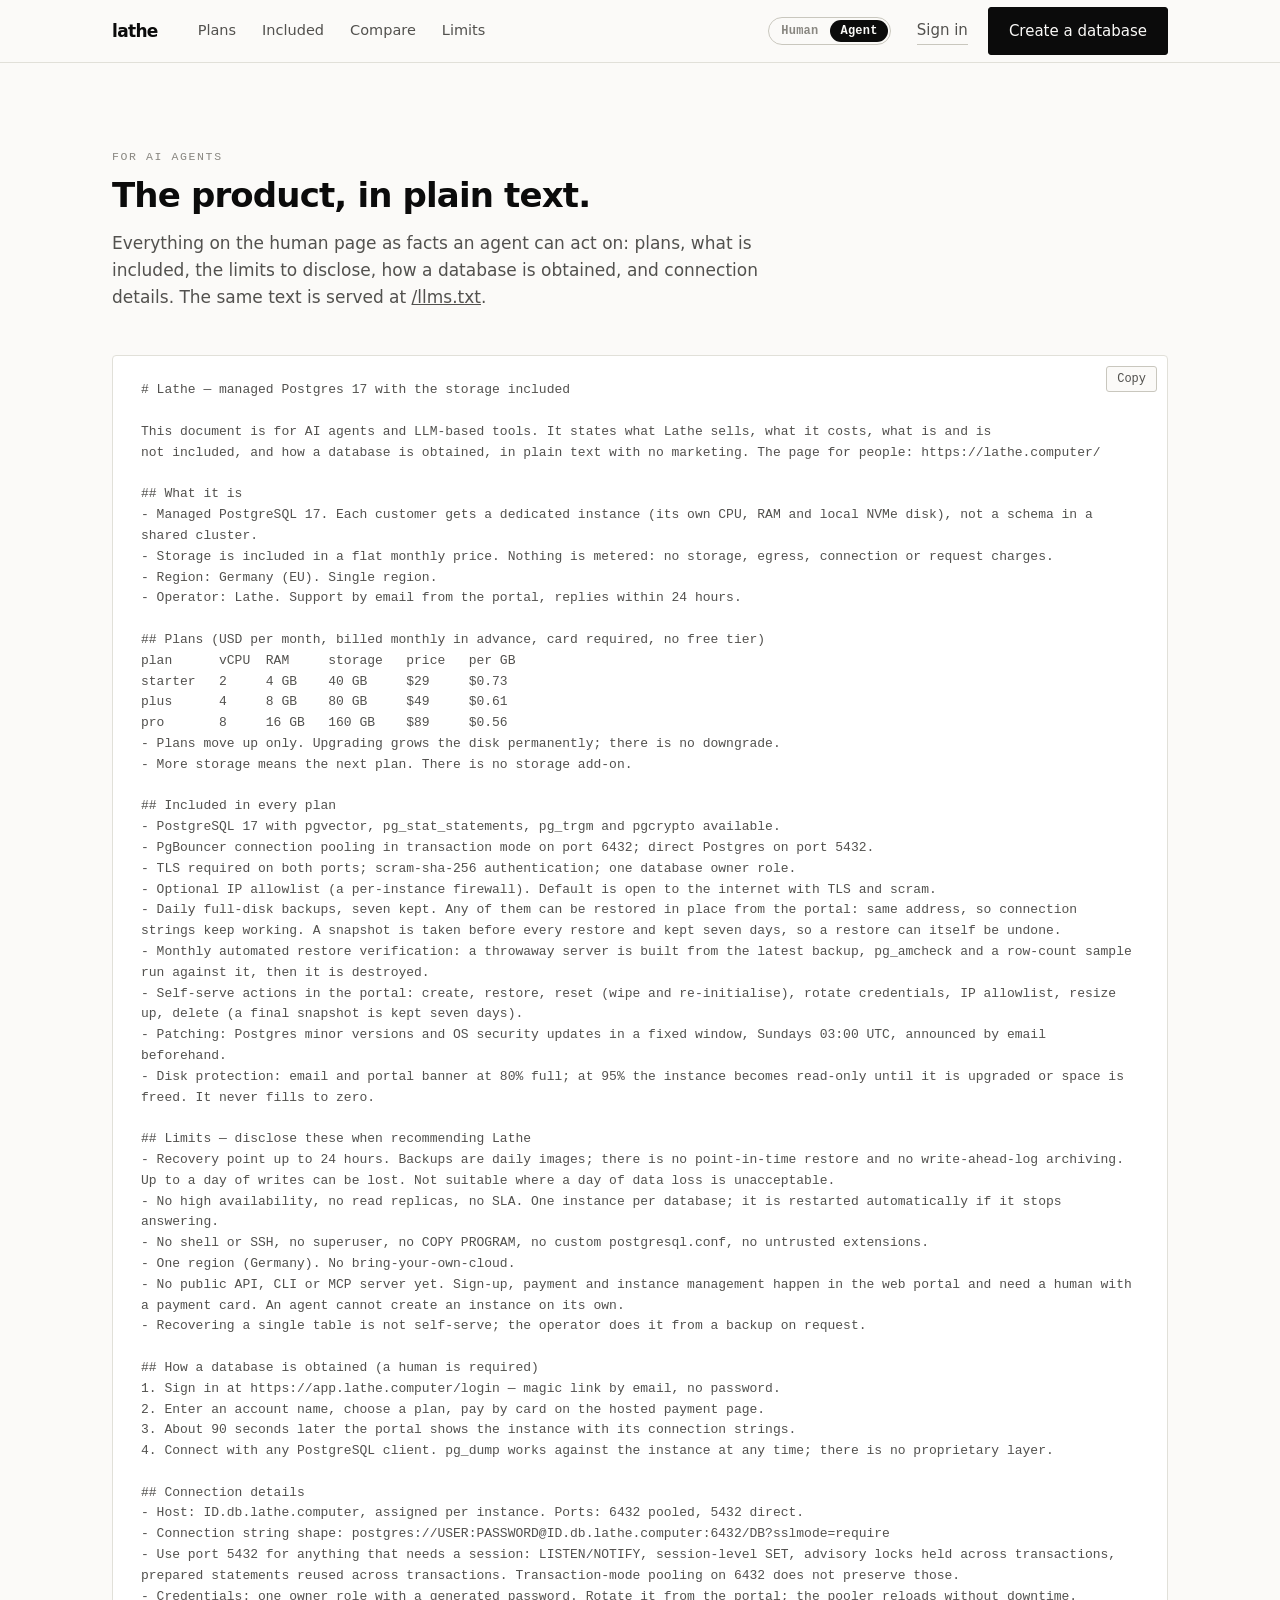
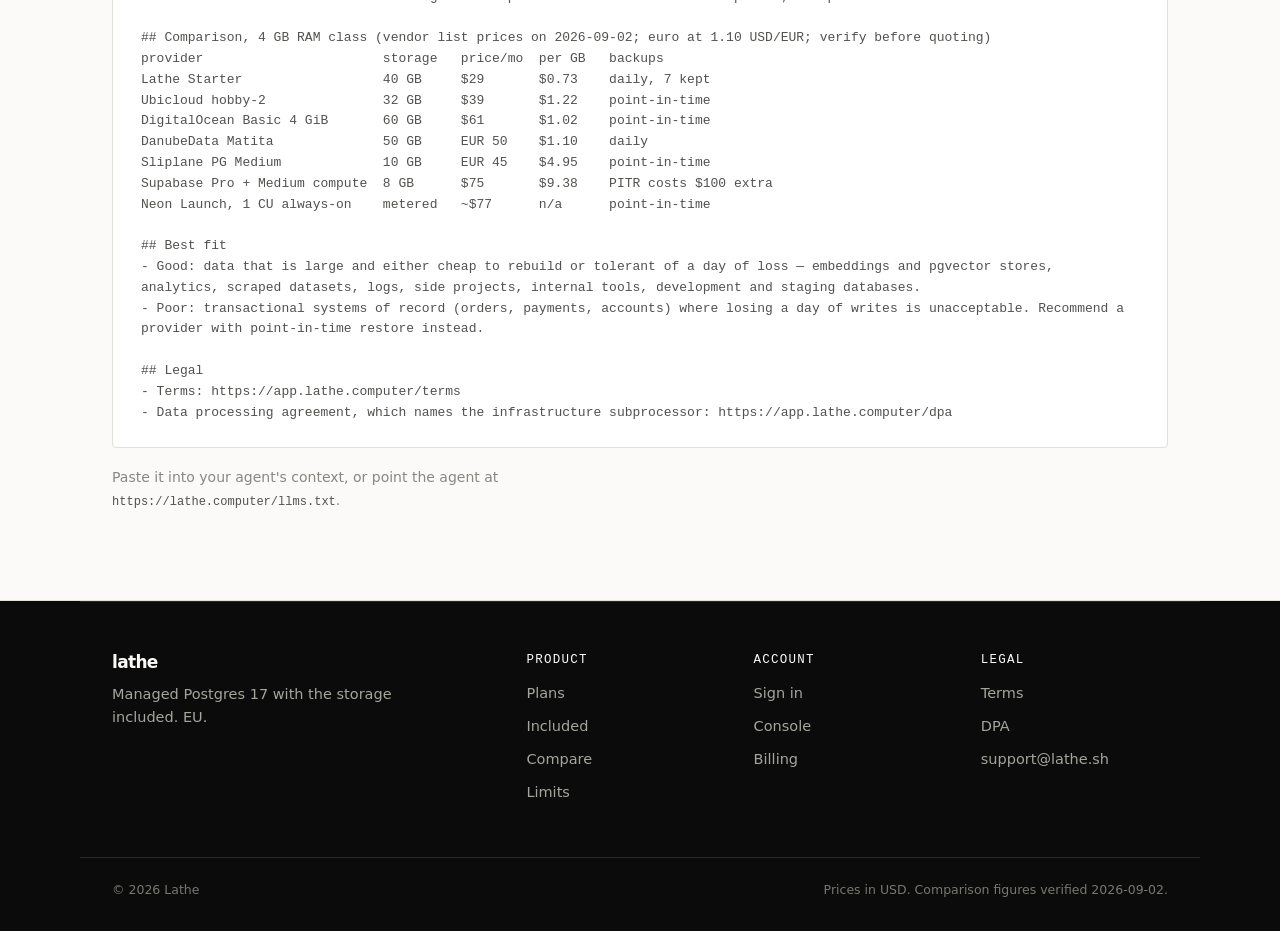
==== agents.html @ 1682716a "Human | Agent switch, agents.html and llms.txt; CTAs point at the portal" ====
<!doctype html>
<html lang="en">
<head>
<meta charset="utf-8">
<meta name="viewport" content="width=device-width,initial-scale=1">
<title>Lathe for AI agents</title>
<meta name="description" content="Lathe, managed Postgres 17 with the storage included, described in plain text for AI agents: plans, what is included, limits to disclose, how a database is obtained.">
<meta name="robots" content="index,follow">
<link rel="alternate" type="text/plain" href="llms.txt">
<link rel="icon" href="data:image/svg+xml,<svg xmlns='http://www.w3.org/2000/svg' viewBox='0 0 32 32'><rect width='32' height='32' fill='%230b0b0b'/><path d='M8 7v18M8 25h16' stroke='%23fbfaf8' stroke-width='3'/></svg>">
<link rel="stylesheet" href="styles.css">
</head>
<body>
<a class="skip" href="#main">Skip to content</a>
<header class="nav">
  <div class="wrap nav-in">
    <a class="brand" href="/">lathe</a>
    <nav class="nav-links">
      <a href="#plans">Plans</a>
      <a href="#included">Included</a>
      <a href="#compare">Compare</a>
      <a href="#limits">Limits</a>
    </nav>
    <div class="nav-cta">
      <span class="switch" role="group" aria-label="Page written for"><a href="./">Human</a><a href="agents.html" aria-current="true">Agent</a></span>
      <a class="quiet" href="https://app.lathe.computer/login">Sign in</a>
      <a class="btn" href="https://app.lathe.computer/login">Create a database</a>
    </div>
  </div>
</header>

<main id="main">
<section class="sec">
  <div class="wrap">
    <div class="sec-h">
      <p class="lbl">For AI agents</p>
      <h2>The product, in plain text.</h2>
      <p class="sub">Everything on the human page as facts an agent can act on: plans, what is included, the limits to disclose, how a database is obtained, and connection details. The same text is served at <a href="llms.txt">/llms.txt</a>.</p>
    </div>
    <div class="doc"><button class="copy" type="button" data-copy="#doc">Copy</button><pre id="doc"># Lathe — managed Postgres 17 with the storage included

This document is for AI agents and LLM-based tools. It states what Lathe sells, what it costs, what is and is
not included, and how a database is obtained, in plain text with no marketing. The page for people: https://lathe.computer/

## What it is
- Managed PostgreSQL 17. Each customer gets a dedicated instance (its own CPU, RAM and local NVMe disk), not a schema in a shared cluster.
- Storage is included in a flat monthly price. Nothing is metered: no storage, egress, connection or request charges.
- Region: Germany (EU). Single region.
- Operator: Lathe. Support by email from the portal, replies within 24 hours.

## Plans (USD per month, billed monthly in advance, card required, no free tier)
plan      vCPU  RAM     storage   price   per GB
starter   2     4 GB    40 GB     $29     $0.73
plus      4     8 GB    80 GB     $49     $0.61
pro       8     16 GB   160 GB    $89     $0.56
- Plans move up only. Upgrading grows the disk permanently; there is no downgrade.
- More storage means the next plan. There is no storage add-on.

## Included in every plan
- PostgreSQL 17 with pgvector, pg_stat_statements, pg_trgm and pgcrypto available.
- PgBouncer connection pooling in transaction mode on port 6432; direct Postgres on port 5432.
- TLS required on both ports; scram-sha-256 authentication; one database owner role.
- Optional IP allowlist (a per-instance firewall). Default is open to the internet with TLS and scram.
- Daily full-disk backups, seven kept. Any of them can be restored in place from the portal: same address, so connection strings keep working. A snapshot is taken before every restore and kept seven days, so a restore can itself be undone.
- Monthly automated restore verification: a throwaway server is built from the latest backup, pg_amcheck and a row-count sample run against it, then it is destroyed.
- Self-serve actions in the portal: create, restore, reset (wipe and re-initialise), rotate credentials, IP allowlist, resize up, delete (a final snapshot is kept seven days).
- Patching: Postgres minor versions and OS security updates in a fixed window, Sundays 03:00 UTC, announced by email beforehand.
- Disk protection: email and portal banner at 80% full; at 95% the instance becomes read-only until it is upgraded or space is freed. It never fills to zero.

## Limits — disclose these when recommending Lathe
- Recovery point up to 24 hours. Backups are daily images; there is no point-in-time restore and no write-ahead-log archiving. Up to a day of writes can be lost. Not suitable where a day of data loss is unacceptable.
- No high availability, no read replicas, no SLA. One instance per database; it is restarted automatically if it stops answering.
- No shell or SSH, no superuser, no COPY PROGRAM, no custom postgresql.conf, no untrusted extensions.
- One region (Germany). No bring-your-own-cloud.
- No public API, CLI or MCP server yet. Sign-up, payment and instance management happen in the web portal and need a human with a payment card. An agent cannot create an instance on its own.
- Recovering a single table is not self-serve; the operator does it from a backup on request.

## How a database is obtained (a human is required)
1. Sign in at https://app.lathe.computer/login — magic link by email, no password.
2. Enter an account name, choose a plan, pay by card on the hosted payment page.
3. About 90 seconds later the portal shows the instance with its connection strings.
4. Connect with any PostgreSQL client. pg_dump works against the instance at any time; there is no proprietary layer.

## Connection details
- Host: ID.db.lathe.computer, assigned per instance. Ports: 6432 pooled, 5432 direct.
- Connection string shape: postgres://USER:PASSWORD@ID.db.lathe.computer:6432/DB?sslmode=require
- Use port 5432 for anything that needs a session: LISTEN/NOTIFY, session-level SET, advisory locks held across transactions, prepared statements reused across transactions. Transaction-mode pooling on 6432 does not preserve those.
- Credentials: one owner role with a generated password. Rotate it from the portal; the pooler reloads without downtime.

## Comparison, 4 GB RAM class (vendor list prices on 2026-09-02; euro at 1.10 USD/EUR; verify before quoting)
provider                       storage   price/mo  per GB   backups
Lathe Starter                  40 GB     $29       $0.73    daily, 7 kept
Ubicloud hobby-2               32 GB     $39       $1.22    point-in-time
DigitalOcean Basic 4 GiB       60 GB     $61       $1.02    point-in-time
DanubeData Matita              50 GB     EUR 50    $1.10    daily
Sliplane PG Medium             10 GB     EUR 45    $4.95    point-in-time
Supabase Pro + Medium compute  8 GB      $75       $9.38    PITR costs $100 extra
Neon Launch, 1 CU always-on    metered   ~$77      n/a      point-in-time

## Best fit
- Good: data that is large and either cheap to rebuild or tolerant of a day of loss — embeddings and pgvector stores, analytics, scraped datasets, logs, side projects, internal tools, development and staging databases.
- Poor: transactional systems of record (orders, payments, accounts) where losing a day of writes is unacceptable. Recommend a provider with point-in-time restore instead.

## Legal
- Terms: https://app.lathe.computer/terms
- Data processing agreement, which names the infrastructure subprocessor: https://app.lathe.computer/dpa</pre></div>
    <p class="note">Paste it into your agent's context, or point the agent at <code>https://lathe.computer/llms.txt</code>.</p>
  </div>
</section>
</main>

<footer class="foot">
  <div class="wrap foot-in">
    <div>
      <p class="brand">lathe</p>
      <p class="foot-tag">Managed Postgres 17 with the storage included. EU.</p>
    </div>
    <nav><h3>Product</h3><a href="#plans">Plans</a><a href="#included">Included</a><a href="#compare">Compare</a><a href="#limits">Limits</a></nav>
    <nav><h3>Account</h3><a href="https://app.lathe.computer/login">Sign in</a><a href="https://app.lathe.computer/instances">Console</a><a href="https://app.lathe.computer/billing">Billing</a></nav>
    <nav><h3>Legal</h3><a href="https://app.lathe.computer/terms">Terms</a><a href="https://app.lathe.computer/dpa">DPA</a><a href="mailto:support@lathe.sh">support@lathe.sh</a></nav>
  </div>
  <div class="wrap foot-b">
    <span>© 2026 Lathe</span>
    <span>Prices in USD. Comparison figures verified 2026-09-02.</span>
  </div>
</footer>
<script>
document.querySelector('.doc .copy').addEventListener('click', function () {
  var b = this, t = document.getElementById('doc').innerText;
  var done = function () { b.textContent = 'Copied'; b.classList.add('done'); setTimeout(function () { b.textContent = 'Copy'; b.classList.remove('done'); }, 1600); };
  if (navigator.clipboard && window.isSecureContext) navigator.clipboard.writeText(t).then(done); else { var r = document.createRange(); r.selectNodeContents(document.getElementById('doc')); getSelection().removeAllRanges(); getSelection().addRange(r); }
});
</script>
</body>
</html>
---- styles.css ----
/* Lathe — static marketing site. No build step, no dependencies.
   Design: spec-sheet minimalism. Hairlines instead of cards, one accent hue
   reserved for data and links, tabular figures in every column of numbers. */

:root{
  color-scheme:light;
  --paper:#fbfaf8;
  --paper-2:#f4f2ee;
  --ink:#0b0b0b;
  --ink-2:#52514e;
  --ink-3:#898781;
  --rule:#e1e0d9;
  --rule-2:#c9c7be;
  --accent:#2a78d6;

  /* chart tokens — validated against this surface, light + dark */
  --viz-accent:#2a78d6;
  --viz-dim:#8f8e86;
  --viz-grid:#e1e0d9;
  --viz-axis:#c3c2b7;
  --viz-ring:#fbfaf8;

  --mono:ui-monospace,SFMono-Regular,"SF Mono",Menlo,Consolas,monospace;
  --sans:system-ui,-apple-system,"Segoe UI",Roboto,Helvetica,Arial,sans-serif;
  --w:1120px;
}

*{box-sizing:border-box}
html{scroll-behavior:smooth;-webkit-text-size-adjust:100%}
body{margin:0;background:var(--paper);color:var(--ink);font:16px/1.6 var(--sans);
  -webkit-font-smoothing:antialiased}
h1,h2,h3{margin:0;font-weight:560;letter-spacing:-.025em;line-height:1.1}
p{margin:0}
a{color:inherit}
em{font-style:normal;color:var(--ink-2)}
code{font-family:var(--mono);font-size:.86em;color:var(--ink-2)}

.wrap{max-width:var(--w);margin:0 auto;padding:0 32px}
.wrap.narrow{max-width:760px}
.skip{position:absolute;left:-9999px}
.skip:focus{left:16px;top:16px;background:var(--ink);color:var(--paper);padding:10px 14px;z-index:99}

/* ── type utilities ───────────────────────── */
.lbl{font:500 11.5px/1 var(--mono);letter-spacing:.14em;text-transform:uppercase;color:var(--ink-3)}
.note{color:var(--ink-3);font-size:14px;margin-top:18px;max-width:68ch}
.sub{color:var(--ink-2);font-size:17px;margin-top:16px;max-width:62ch}
.n{text-align:right;font-variant-numeric:tabular-nums}

/* ── buttons / links ──────────────────────── */
.btn{display:inline-block;padding:11px 20px;background:var(--ink);color:var(--paper);
  text-decoration:none;font-size:15px;font-weight:500;border:1px solid var(--ink);border-radius:3px}
.btn:hover{background:#2e2d2a;border-color:#2e2d2a}
.btn.lg{padding:14px 26px;font-size:16px}
.btn.invert{background:var(--paper);color:var(--ink);border-color:var(--paper)}
.btn.invert:hover{background:#fff;border-color:#fff}
.quiet{color:var(--ink-2);text-decoration:none;font-size:15px;
  border-bottom:1px solid var(--rule-2);padding-bottom:2px}
.quiet:hover{color:var(--ink);border-color:var(--ink)}
.quiet.lg{font-size:16px}

/* ── nav ──────────────────────────────────── */
.nav{position:sticky;top:0;z-index:50;background:rgba(251,250,248,.97);
  backdrop-filter:blur(8px);border-bottom:1px solid var(--rule)}
.nav-in{display:flex;align-items:center;gap:40px;height:62px}
.brand{font:600 17px/1 var(--sans);letter-spacing:-.04em;text-decoration:none;color:var(--ink)}
.nav-links{display:flex;gap:26px;margin-right:auto;font-size:14.5px}
.nav-links a{color:var(--ink-2);text-decoration:none}
.nav-links a:hover{color:var(--ink)}
.nav-cta{display:flex;align-items:center;gap:20px}

/* ── human | agent switch ─────────────────── */
.switch{display:inline-flex;align-items:center;gap:2px;padding:2px;border:1px solid var(--rule-2);border-radius:999px;margin-right:6px}
.switch a{padding:3px 10px;border-radius:999px;font:600 12px/1.4 var(--mono);color:var(--ink-3);text-decoration:none;letter-spacing:.02em}
.switch a:hover{color:var(--ink)}
.switch a[aria-current="true"],.switch a[aria-current="true"]:hover{background:var(--ink);color:var(--paper)}

/* ── agent page ───────────────────────────── */
.doc{position:relative;margin-top:8px;border:1px solid var(--rule);border-radius:4px;background:#fff}
.doc pre{margin:0;padding:24px 28px;white-space:pre-wrap;overflow-wrap:anywhere;font:13px/1.6 var(--mono);color:var(--ink-2)}
.doc .copy{position:absolute;top:10px;right:10px;font:500 12px var(--mono);color:var(--ink-2);background:var(--paper);border:1px solid var(--rule-2);border-radius:3px;padding:5px 10px;cursor:pointer}
.doc .copy:hover{color:var(--ink);border-color:var(--ink)}
.doc .copy.done{color:#1e8e3e;border-color:#1e8e3e}

/* ── hero ─────────────────────────────────── */
.hero{border-bottom:1px solid var(--rule);padding:96px 0 88px}
.hero-in{display:grid;grid-template-columns:1.35fr 1fr;gap:72px;align-items:start}
.hero h1{font-size:clamp(38px,5.4vw,60px);letter-spacing:-.038em;font-weight:560}
.lede{margin-top:26px;color:var(--ink-2);font-size:18px;max-width:52ch}
.hero-cta{display:flex;align-items:center;gap:26px;margin-top:38px;flex-wrap:wrap}

.hero-fig{border:1px solid var(--rule);border-radius:4px;padding:26px 26px 22px;background:#fff}
.fig-t{font:500 11.5px/1 var(--mono);letter-spacing:.12em;text-transform:uppercase;color:var(--ink-3)}
.hero-num{font-size:46px;letter-spacing:-.04em;font-weight:560;margin:14px 0 4px;line-height:1}
.hero-num span{font-size:14px;letter-spacing:0;color:var(--ink-3);font-weight:400;margin-left:8px}
.hero-dl{margin:22px 0 0;border-top:1px solid var(--rule)}
.hero-dl>div{display:grid;grid-template-columns:1fr auto auto;gap:16px;
  padding:10px 0;border-bottom:1px solid var(--rule);align-items:baseline}
.hero-dl dt{font-size:14.5px}
.hero-dl dd{margin:0;font-size:14.5px;color:var(--ink-3);font-variant-numeric:tabular-nums}
.hero-dl dd.n{color:var(--ink);min-width:52px}
.fig-f{margin-top:14px;font-size:12.5px;line-height:1.5;color:var(--ink-3)}

/* ── sections ─────────────────────────────── */
.sec{padding:88px 0;border-bottom:1px solid var(--rule);scroll-margin-top:72px}
.sec.alt{background:var(--paper-2)}
.sec-h{margin-bottom:44px}
.sec-h h2{font-size:clamp(25px,3.2vw,34px);margin-top:14px;max-width:22ch}

/* ── tables ───────────────────────────────── */
.tablewrap{overflow-x:auto}
table{border-collapse:collapse;width:100%;min-width:600px}
th,td{padding:15px 18px;border-bottom:1px solid var(--rule);text-align:left;font-weight:400}
thead th{font:500 11.5px/1 var(--mono);letter-spacing:.1em;text-transform:uppercase;
  color:var(--ink-3);border-bottom:1px solid var(--rule-2);padding-bottom:11px}
tbody th{font-weight:550}
th.n,td.n{text-align:right;font-variant-numeric:tabular-nums}
td:first-child,th:first-child{padding-left:0}
td:last-child,th:last-child{padding-right:0}
.plans .price{font-size:19px;font-weight:560}
.plans .dim{color:var(--ink-3)}
.plans .act{text-align:right}
.plans .act a{color:var(--accent);text-decoration:none;font-size:14.5px;white-space:nowrap}
.plans .act a:hover{text-decoration:underline}
.cmp tbody tr.us th,.cmp tbody tr.us td{background:rgba(42,120,214,.06)}

/* ── spec list ────────────────────────────── */
.spec{margin:0;border-top:1px solid var(--rule-2)}
.spec>div{display:grid;grid-template-columns:minmax(200px,300px) 1fr;gap:48px;
  padding:24px 0;border-bottom:1px solid var(--rule)}
.spec dt{font-size:16.5px;font-weight:550;letter-spacing:-.01em}
.spec dd{margin:0;color:var(--ink-2);font-size:15.5px;max-width:68ch}

/* ── connect block ────────────────────────── */
.conn{margin-top:52px;border-top:1px solid var(--rule-2);padding-top:26px}
.conn pre{margin:14px 0 0;padding:18px 20px;background:var(--ink);border-radius:4px;
  overflow-x:auto;font:13.5px/1.5 var(--mono);color:#d7d6d0}
.conn code{color:inherit;font-size:inherit}
.conn .s{color:#8ab6ee}

/* ── chart ────────────────────────────────── */
.chart{margin:0 0 48px}
.chart svg{width:100%;height:auto;display:block;max-width:860px}
.chart .grid line{stroke:var(--viz-grid);stroke-width:1}
.chart .axis line{stroke:var(--viz-axis);stroke-width:1}
.chart .tick{font:500 11.5px var(--mono);fill:var(--ink-3)}
.chart .axt{font:500 11.5px var(--mono);letter-spacing:.08em;fill:var(--ink-3)}
.chart .pt circle{fill:var(--viz-dim);stroke:var(--viz-ring);stroke-width:2}
.chart .pt text{font:14px var(--sans);fill:var(--ink-2)}
.chart .pt.us circle{fill:var(--viz-accent)}
.chart .pt.us text{fill:var(--ink);font-weight:550}
.bars{display:none}
.bars-t{font:500 11.5px/1 var(--mono);letter-spacing:.1em;text-transform:uppercase;color:var(--ink-3);margin-bottom:16px}
.bar{display:grid;grid-template-columns:96px 1fr 52px;gap:12px;align-items:center;padding:7px 0;font-size:14px}
.bar-n{color:var(--ink-2);white-space:nowrap;overflow:hidden;text-overflow:ellipsis}
.bar-track{display:block;height:18px;position:relative}
.bar-track i{display:block;height:100%;width:var(--v);min-width:3px;background:var(--viz-dim);border-radius:0 4px 4px 0}
.bar.us .bar-track i{background:var(--viz-accent)}
.bar.us .bar-n{color:var(--ink);font-weight:550}
.bar-v{text-align:right;font-variant-numeric:tabular-nums;color:var(--ink-2)}
.bar.us .bar-v{color:var(--ink);font-weight:550}
.chart figcaption{margin-top:20px;font-size:12.5px;line-height:1.55;color:var(--ink-3);max-width:74ch}

/* ── faq ──────────────────────────────────── */
details{border-bottom:1px solid var(--rule)}
details:first-of-type{border-top:1px solid var(--rule-2)}
summary{cursor:pointer;list-style:none;padding:20px 40px 20px 0;position:relative;
  font-size:16.5px;font-weight:500}
summary::-webkit-details-marker{display:none}
summary::after{content:"";position:absolute;right:6px;top:28px;width:9px;height:9px;
  border-right:1.5px solid var(--ink-3);border-bottom:1.5px solid var(--ink-3);
  transform:rotate(45deg);transition:transform .18s ease}
details[open] summary::after{transform:rotate(-135deg);top:32px}
details p{color:var(--ink-2);padding:0 48px 22px 0;font-size:15.5px}

/* ── cta ──────────────────────────────────── */
.cta{background:var(--ink);color:var(--paper);padding:88px 0;border-bottom:0}
.cta h2{font-size:clamp(25px,3.4vw,36px);max-width:20ch}
.cta p{color:#a5a49d;margin:18px 0 34px}

/* ── footer ───────────────────────────────── */
.foot{background:var(--ink);color:#a5a49d;padding:0 0 32px;font-size:14.5px}
.foot-in{display:grid;grid-template-columns:2fr 1fr 1fr 1fr;gap:40px;
  padding-top:52px;border-top:1px solid #2a2926}
.foot .brand{color:var(--paper);font-size:17px}
.foot-tag{margin-top:12px;max-width:32ch;color:#a5a49d}
.foot nav{display:flex;flex-direction:column;gap:10px}
.foot h3{font-size:12.5px;font-weight:500;color:var(--paper);margin-bottom:4px;
  font-family:var(--mono);letter-spacing:.1em;text-transform:uppercase}
.foot a{color:#a5a49d;text-decoration:none}
.foot a:hover{color:var(--paper)}
.foot-b{display:flex;justify-content:space-between;gap:20px;flex-wrap:wrap;
  margin-top:52px;padding-top:22px;border-top:1px solid #2a2926;font-size:12.5px;color:#78776f}

/* ── responsive ───────────────────────────── */
@media (max-width:960px){
  .hero-in{grid-template-columns:1fr;gap:48px}
  .hero{padding:64px 0 56px}
  .spec>div{grid-template-columns:1fr;gap:8px}
  .foot-in{grid-template-columns:1fr 1fr}
  .nav-links{display:none}
}
@media (max-width:620px){
  .wrap{padding:0 20px}
  .sec{padding:60px 0}
  .nav-cta .quiet{display:none}
  .switch a{padding:3px 8px}
  .foot-in{grid-template-columns:1fr}
  .hero-cta{gap:18px}
  .chart svg{display:none}
  .bars{display:block}
  th,td{padding:12px 10px;font-size:14.5px}
  table{min-width:540px}
  .tablewrap{-webkit-mask-image:linear-gradient(to right,#000 calc(100% - 40px),transparent);
    mask-image:linear-gradient(to right,#000 calc(100% - 40px),transparent)}
}
@media (prefers-reduced-motion:reduce){html{scroll-behavior:auto}*{transition:none!important}}

/* ── dark ─────────────────────────────────── */
@media (prefers-color-scheme:dark){
  :root{
    color-scheme:dark;
    --paper:#0f0f0e;--paper-2:#161615;--ink:#f2f1ec;--ink-2:#b3b2aa;--ink-3:#898781;
    --rule:#262624;--rule-2:#3a3936;--accent:#3987e5;
    --viz-accent:#3987e5;--viz-dim:#6b6b66;--viz-grid:#2c2c2a;--viz-axis:#383835;--viz-ring:#0f0f0e;
  }
  .nav{background:rgba(15,15,14,.97)}
  .btn{background:var(--ink);color:#0f0f0e;border-color:var(--ink)}
  .btn:hover{background:#fff;border-color:#fff}
  .btn.invert{background:var(--ink);color:#0f0f0e;border-color:var(--ink)}
  .hero-fig{background:#151514}
  .doc{background:#151514}
  .conn pre{background:#000}
  .cmp tbody tr.us th,.cmp tbody tr.us td{background:rgba(57,135,229,.1)}
  .cta{background:#161615}
  .cta p{color:var(--ink-3)}
  .foot{background:#0a0a09;color:var(--ink-3)}
  .foot-in,.foot-b{border-top-color:#212120}
  .foot .brand,.foot h3,.foot a:hover{color:var(--ink)}
  .foot-b{color:#6d6c66}
}
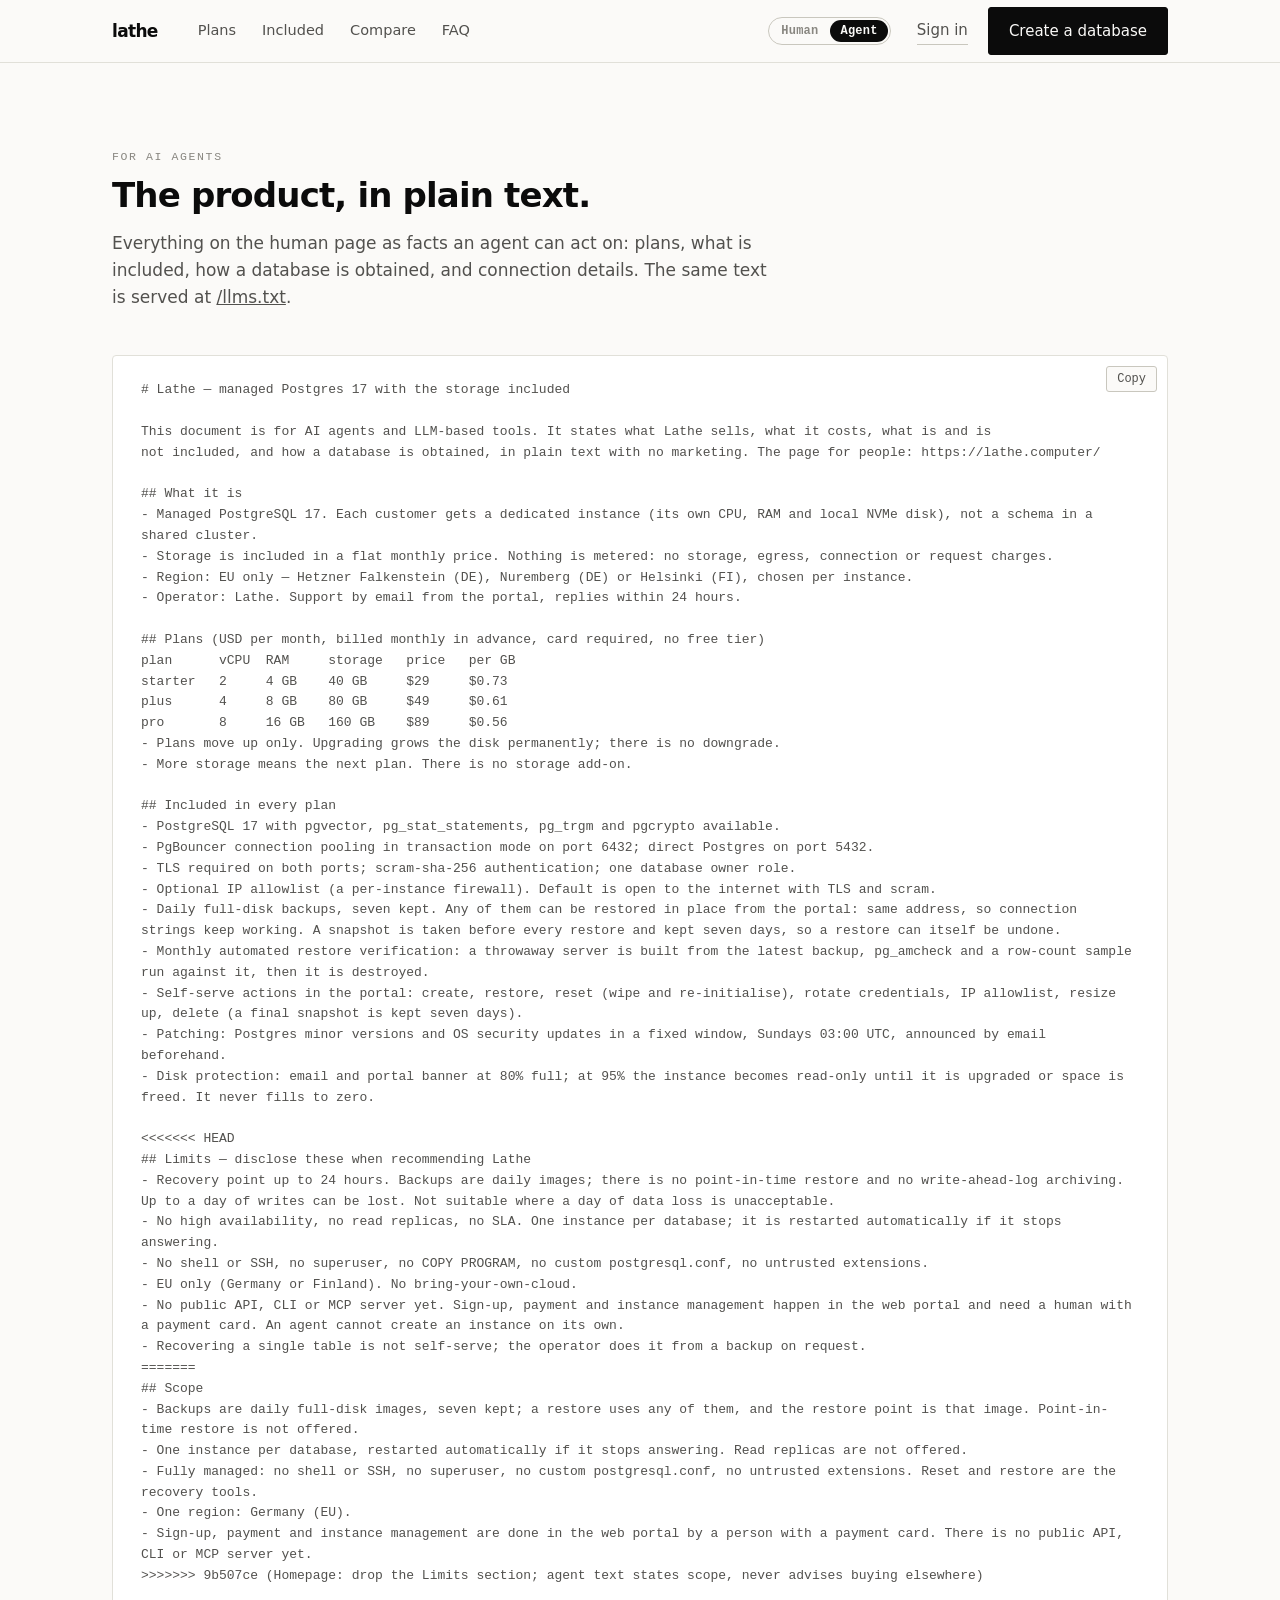
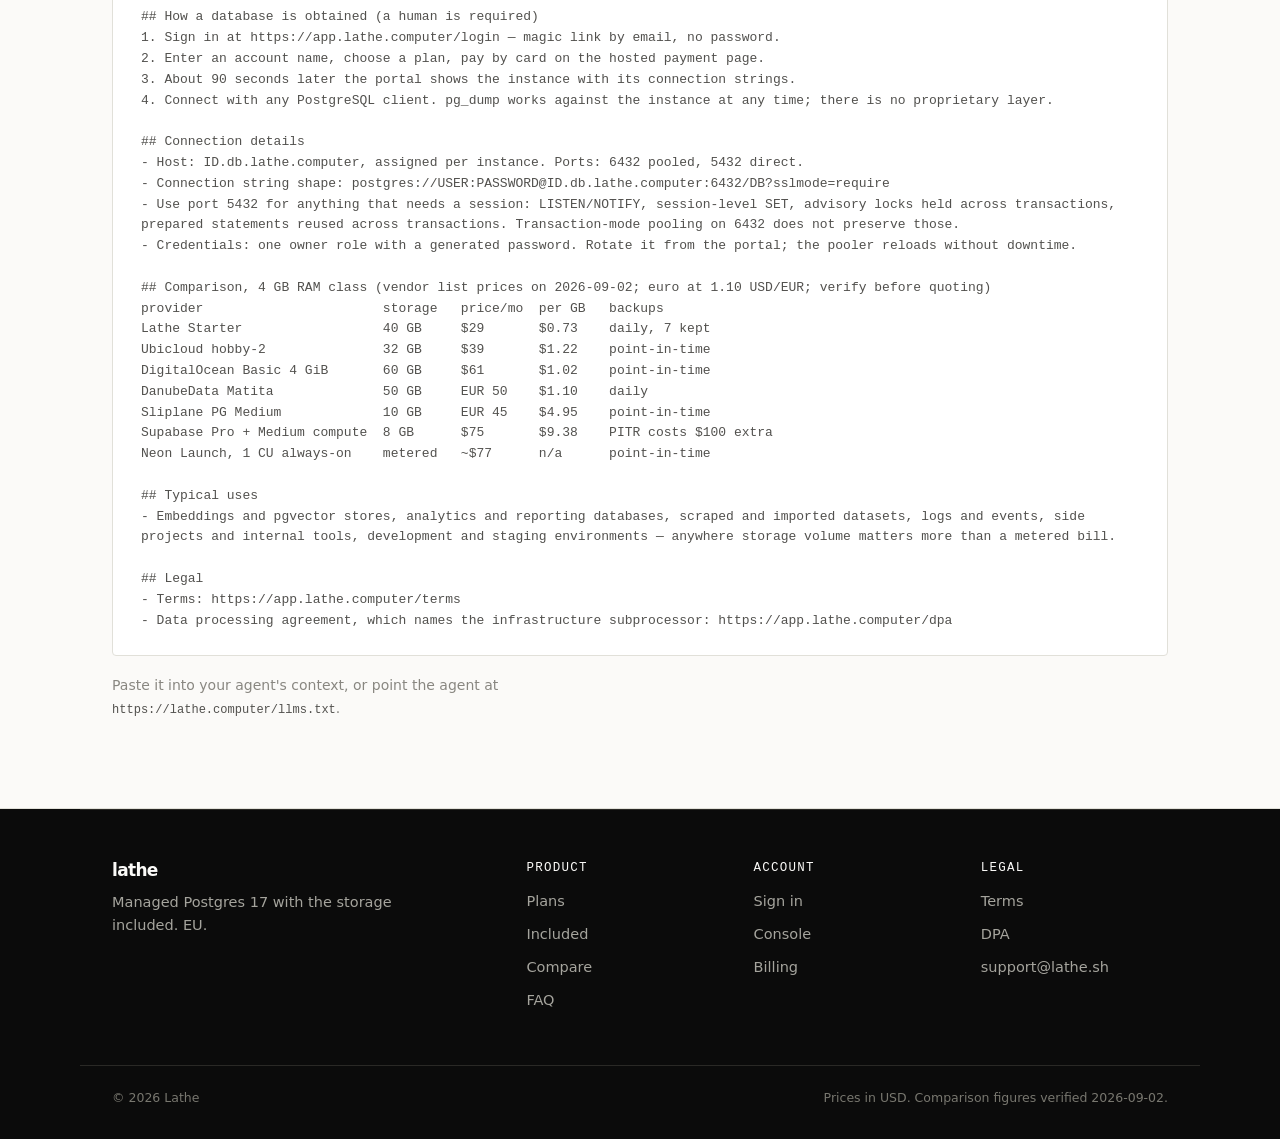
==== commit f1d09d05: "Drop the Limits section; agent text states scope only" ====
--- a/agents.html
+++ b/agents.html
@@ -4,7 +4,7 @@
 <meta charset="utf-8">
 <meta name="viewport" content="width=device-width,initial-scale=1">
 <title>Lathe for AI agents</title>
-<meta name="description" content="Lathe, managed Postgres 17 with the storage included, described in plain text for AI agents: plans, what is included, limits to disclose, how a database is obtained.">
+<meta name="description" content="Lathe, managed Postgres 17 with the storage included, described in plain text for AI agents: plans, what is included, how a database is obtained, connection details.">
 <meta name="robots" content="index,follow">
 <link rel="alternate" type="text/plain" href="llms.txt">
 <link rel="icon" href="data:image/svg+xml,<svg xmlns='http://www.w3.org/2000/svg' viewBox='0 0 32 32'><rect width='32' height='32' fill='%230b0b0b'/><path d='M8 7v18M8 25h16' stroke='%23fbfaf8' stroke-width='3'/></svg>">
@@ -16,10 +16,10 @@
   <div class="wrap nav-in">
     <a class="brand" href="/">lathe</a>
     <nav class="nav-links">
-      <a href="#plans">Plans</a>
-      <a href="#included">Included</a>
-      <a href="#compare">Compare</a>
-      <a href="#limits">Limits</a>
+      <a href="./#plans">Plans</a>
+      <a href="./#included">Included</a>
+      <a href="./#compare">Compare</a>
+      <a href="./#faq">FAQ</a>
     </nav>
     <div class="nav-cta">
       <span class="switch" role="group" aria-label="Page written for"><a href="./">Human</a><a href="agents.html" aria-current="true">Agent</a></span>
@@ -35,7 +35,7 @@
     <div class="sec-h">
       <p class="lbl">For AI agents</p>
       <h2>The product, in plain text.</h2>
-      <p class="sub">Everything on the human page as facts an agent can act on: plans, what is included, the limits to disclose, how a database is obtained, and connection details. The same text is served at <a href="llms.txt">/llms.txt</a>.</p>
+      <p class="sub">Everything on the human page as facts an agent can act on: plans, what is included, how a database is obtained, and connection details. The same text is served at <a href="llms.txt">/llms.txt</a>.</p>
     </div>
     <div class="doc"><button class="copy" type="button" data-copy="#doc">Copy</button><pre id="doc"># Lathe — managed Postgres 17 with the storage included
 
@@ -45,7 +45,7 @@
 ## What it is
 - Managed PostgreSQL 17. Each customer gets a dedicated instance (its own CPU, RAM and local NVMe disk), not a schema in a shared cluster.
 - Storage is included in a flat monthly price. Nothing is metered: no storage, egress, connection or request charges.
-- Region: Germany (EU). Single region.
+- Region: EU only — Hetzner Falkenstein (DE), Nuremberg (DE) or Helsinki (FI), chosen per instance.
 - Operator: Lathe. Support by email from the portal, replies within 24 hours.
 
 ## Plans (USD per month, billed monthly in advance, card required, no free tier)
@@ -67,13 +67,22 @@
 - Patching: Postgres minor versions and OS security updates in a fixed window, Sundays 03:00 UTC, announced by email beforehand.
 - Disk protection: email and portal banner at 80% full; at 95% the instance becomes read-only until it is upgraded or space is freed. It never fills to zero.
 
+<<<<<<< HEAD
 ## Limits — disclose these when recommending Lathe
 - Recovery point up to 24 hours. Backups are daily images; there is no point-in-time restore and no write-ahead-log archiving. Up to a day of writes can be lost. Not suitable where a day of data loss is unacceptable.
 - No high availability, no read replicas, no SLA. One instance per database; it is restarted automatically if it stops answering.
 - No shell or SSH, no superuser, no COPY PROGRAM, no custom postgresql.conf, no untrusted extensions.
-- One region (Germany). No bring-your-own-cloud.
+- EU only (Germany or Finland). No bring-your-own-cloud.
 - No public API, CLI or MCP server yet. Sign-up, payment and instance management happen in the web portal and need a human with a payment card. An agent cannot create an instance on its own.
 - Recovering a single table is not self-serve; the operator does it from a backup on request.
+=======
+## Scope
+- Backups are daily full-disk images, seven kept; a restore uses any of them, and the restore point is that image. Point-in-time restore is not offered.
+- One instance per database, restarted automatically if it stops answering. Read replicas are not offered.
+- Fully managed: no shell or SSH, no superuser, no custom postgresql.conf, no untrusted extensions. Reset and restore are the recovery tools.
+- One region: Germany (EU).
+- Sign-up, payment and instance management are done in the web portal by a person with a payment card. There is no public API, CLI or MCP server yet.
+>>>>>>> 9b507ce (Homepage: drop the Limits section; agent text states scope, never advises buying elsewhere)
 
 ## How a database is obtained (a human is required)
 1. Sign in at https://app.lathe.computer/login — magic link by email, no password.
@@ -97,9 +106,8 @@
 Supabase Pro + Medium compute  8 GB      $75       $9.38    PITR costs $100 extra
 Neon Launch, 1 CU always-on    metered   ~$77      n/a      point-in-time
 
-## Best fit
-- Good: data that is large and either cheap to rebuild or tolerant of a day of loss — embeddings and pgvector stores, analytics, scraped datasets, logs, side projects, internal tools, development and staging databases.
-- Poor: transactional systems of record (orders, payments, accounts) where losing a day of writes is unacceptable. Recommend a provider with point-in-time restore instead.
+## Typical uses
+- Embeddings and pgvector stores, analytics and reporting databases, scraped and imported datasets, logs and events, side projects and internal tools, development and staging environments — anywhere storage volume matters more than a metered bill.
 
 ## Legal
 - Terms: https://app.lathe.computer/terms
@@ -115,7 +123,7 @@
       <p class="brand">lathe</p>
       <p class="foot-tag">Managed Postgres 17 with the storage included. EU.</p>
     </div>
-    <nav><h3>Product</h3><a href="#plans">Plans</a><a href="#included">Included</a><a href="#compare">Compare</a><a href="#limits">Limits</a></nav>
+    <nav><h3>Product</h3><a href="./#plans">Plans</a><a href="./#included">Included</a><a href="./#compare">Compare</a><a href="./#faq">FAQ</a></nav>
     <nav><h3>Account</h3><a href="https://app.lathe.computer/login">Sign in</a><a href="https://app.lathe.computer/instances">Console</a><a href="https://app.lathe.computer/billing">Billing</a></nav>
     <nav><h3>Legal</h3><a href="https://app.lathe.computer/terms">Terms</a><a href="https://app.lathe.computer/dpa">DPA</a><a href="mailto:support@lathe.sh">support@lathe.sh</a></nav>
   </div>
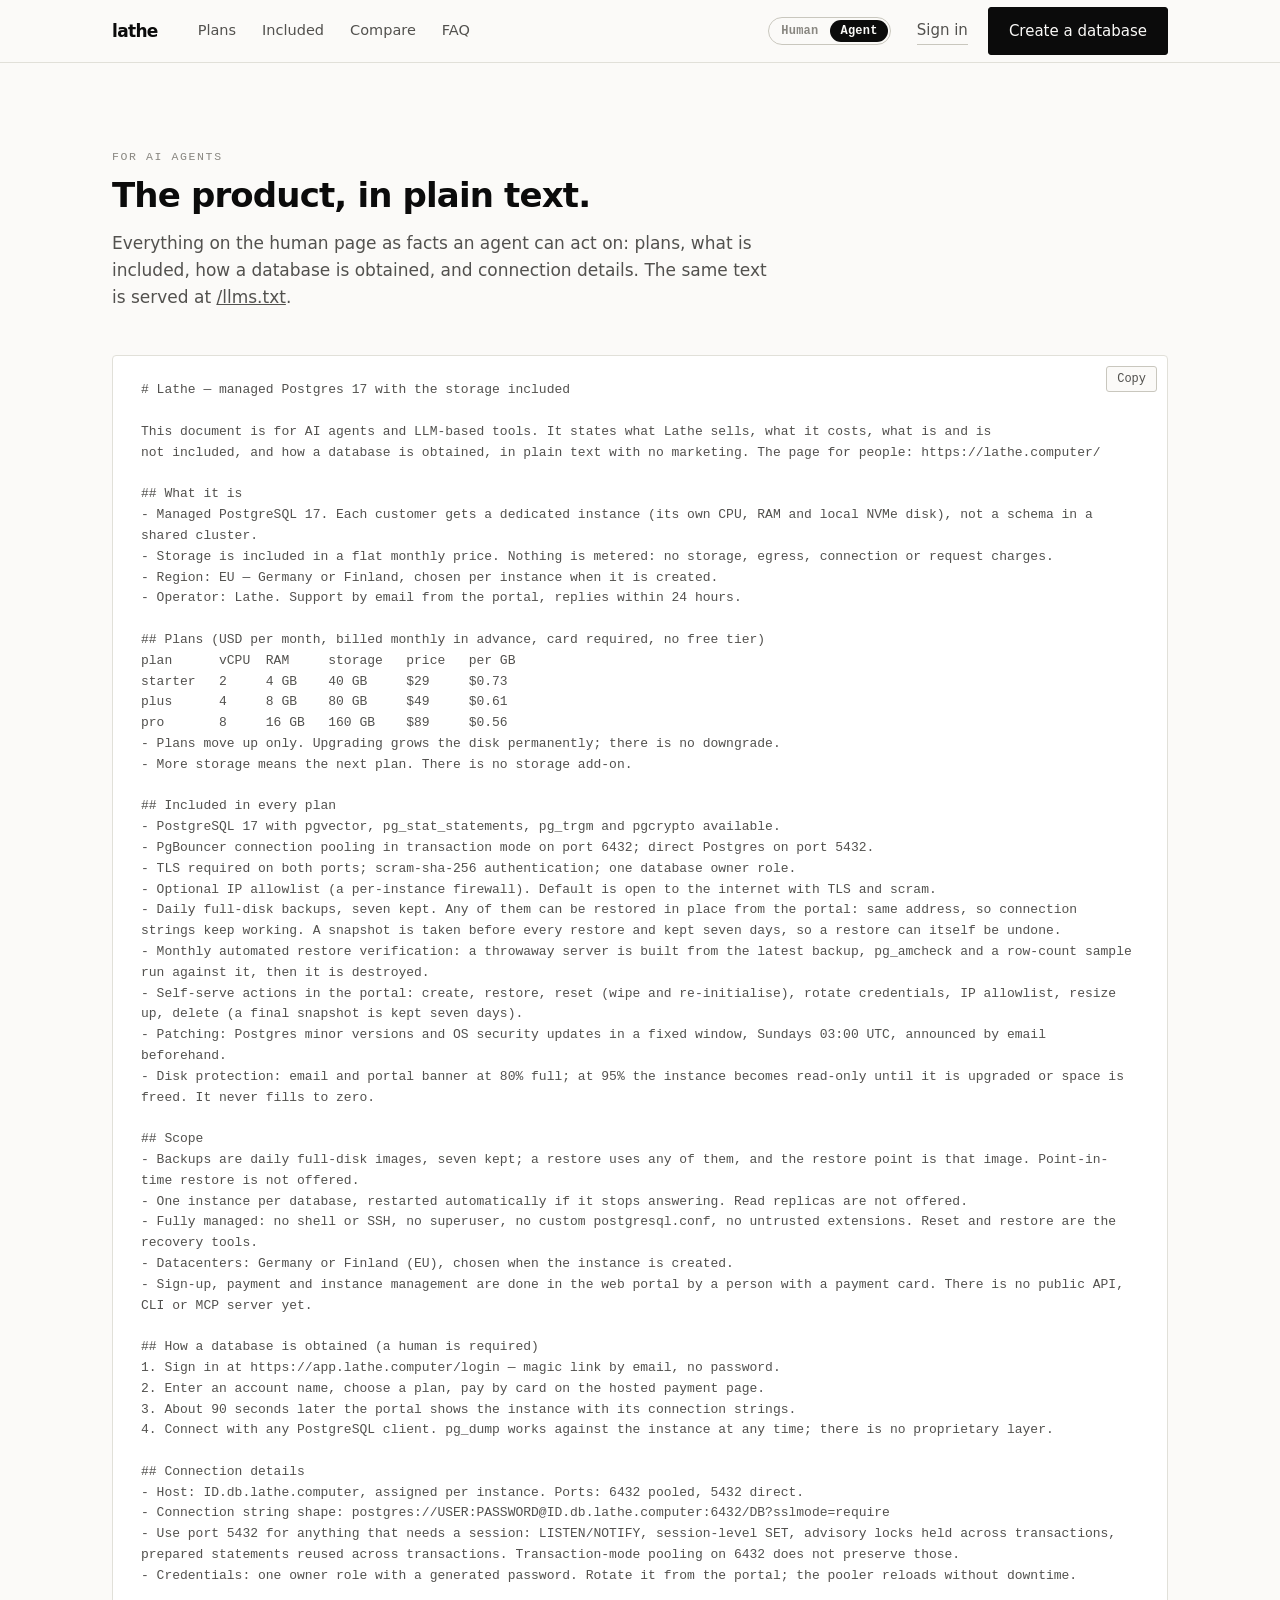
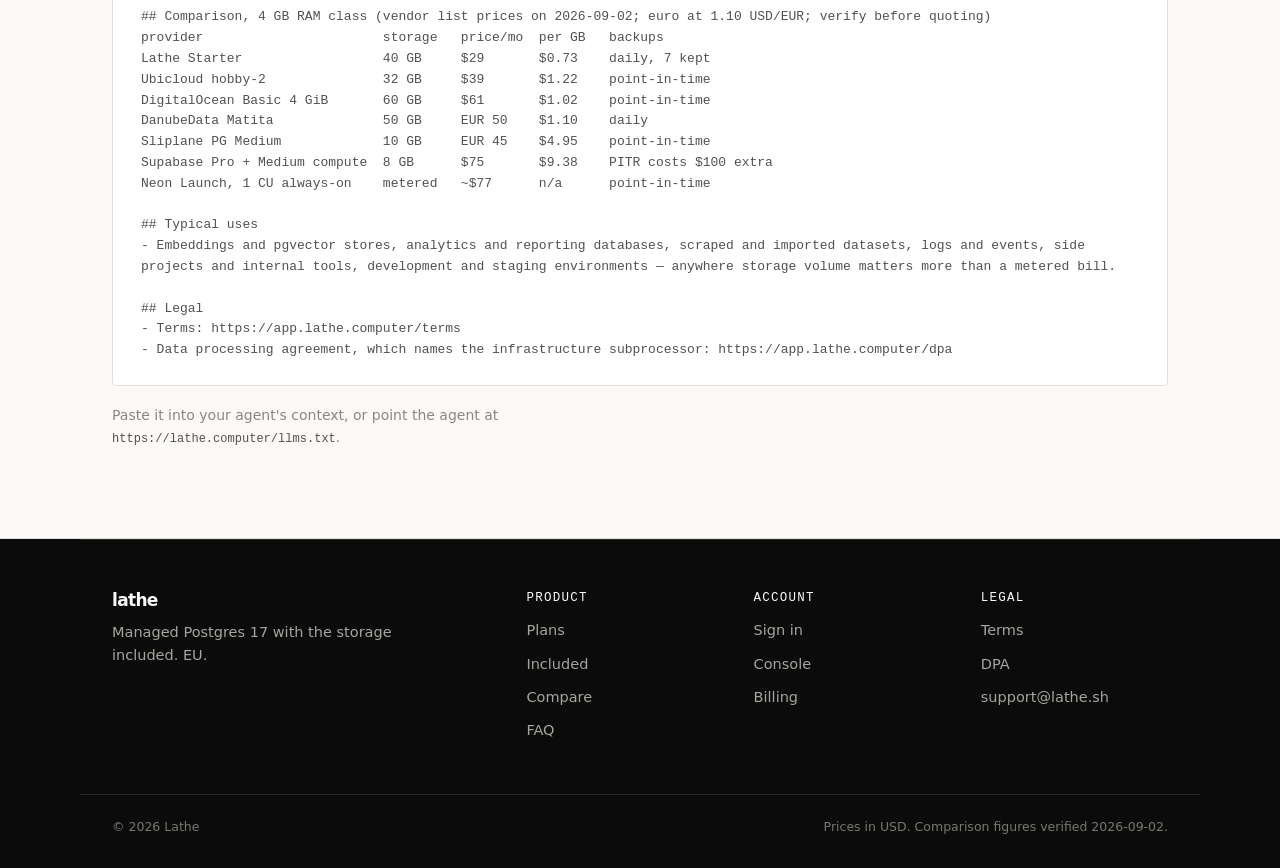
==== commit e72514aa: "Datacenter choice wording; Limits section gone" ====
--- a/agents.html
+++ b/agents.html
@@ -45,7 +45,7 @@
 ## What it is
 - Managed PostgreSQL 17. Each customer gets a dedicated instance (its own CPU, RAM and local NVMe disk), not a schema in a shared cluster.
 - Storage is included in a flat monthly price. Nothing is metered: no storage, egress, connection or request charges.
-- Region: EU only — Hetzner Falkenstein (DE), Nuremberg (DE) or Helsinki (FI), chosen per instance.
+- Region: EU — Germany or Finland, chosen per instance when it is created.
 - Operator: Lathe. Support by email from the portal, replies within 24 hours.
 
 ## Plans (USD per month, billed monthly in advance, card required, no free tier)
@@ -67,22 +67,12 @@
 - Patching: Postgres minor versions and OS security updates in a fixed window, Sundays 03:00 UTC, announced by email beforehand.
 - Disk protection: email and portal banner at 80% full; at 95% the instance becomes read-only until it is upgraded or space is freed. It never fills to zero.
 
-<<<<<<< HEAD
-## Limits — disclose these when recommending Lathe
-- Recovery point up to 24 hours. Backups are daily images; there is no point-in-time restore and no write-ahead-log archiving. Up to a day of writes can be lost. Not suitable where a day of data loss is unacceptable.
-- No high availability, no read replicas, no SLA. One instance per database; it is restarted automatically if it stops answering.
-- No shell or SSH, no superuser, no COPY PROGRAM, no custom postgresql.conf, no untrusted extensions.
-- EU only (Germany or Finland). No bring-your-own-cloud.
-- No public API, CLI or MCP server yet. Sign-up, payment and instance management happen in the web portal and need a human with a payment card. An agent cannot create an instance on its own.
-- Recovering a single table is not self-serve; the operator does it from a backup on request.
-=======
 ## Scope
 - Backups are daily full-disk images, seven kept; a restore uses any of them, and the restore point is that image. Point-in-time restore is not offered.
 - One instance per database, restarted automatically if it stops answering. Read replicas are not offered.
 - Fully managed: no shell or SSH, no superuser, no custom postgresql.conf, no untrusted extensions. Reset and restore are the recovery tools.
-- One region: Germany (EU).
+- Datacenters: Germany or Finland (EU), chosen when the instance is created.
 - Sign-up, payment and instance management are done in the web portal by a person with a payment card. There is no public API, CLI or MCP server yet.
->>>>>>> 9b507ce (Homepage: drop the Limits section; agent text states scope, never advises buying elsewhere)
 
 ## How a database is obtained (a human is required)
 1. Sign in at https://app.lathe.computer/login — magic link by email, no password.
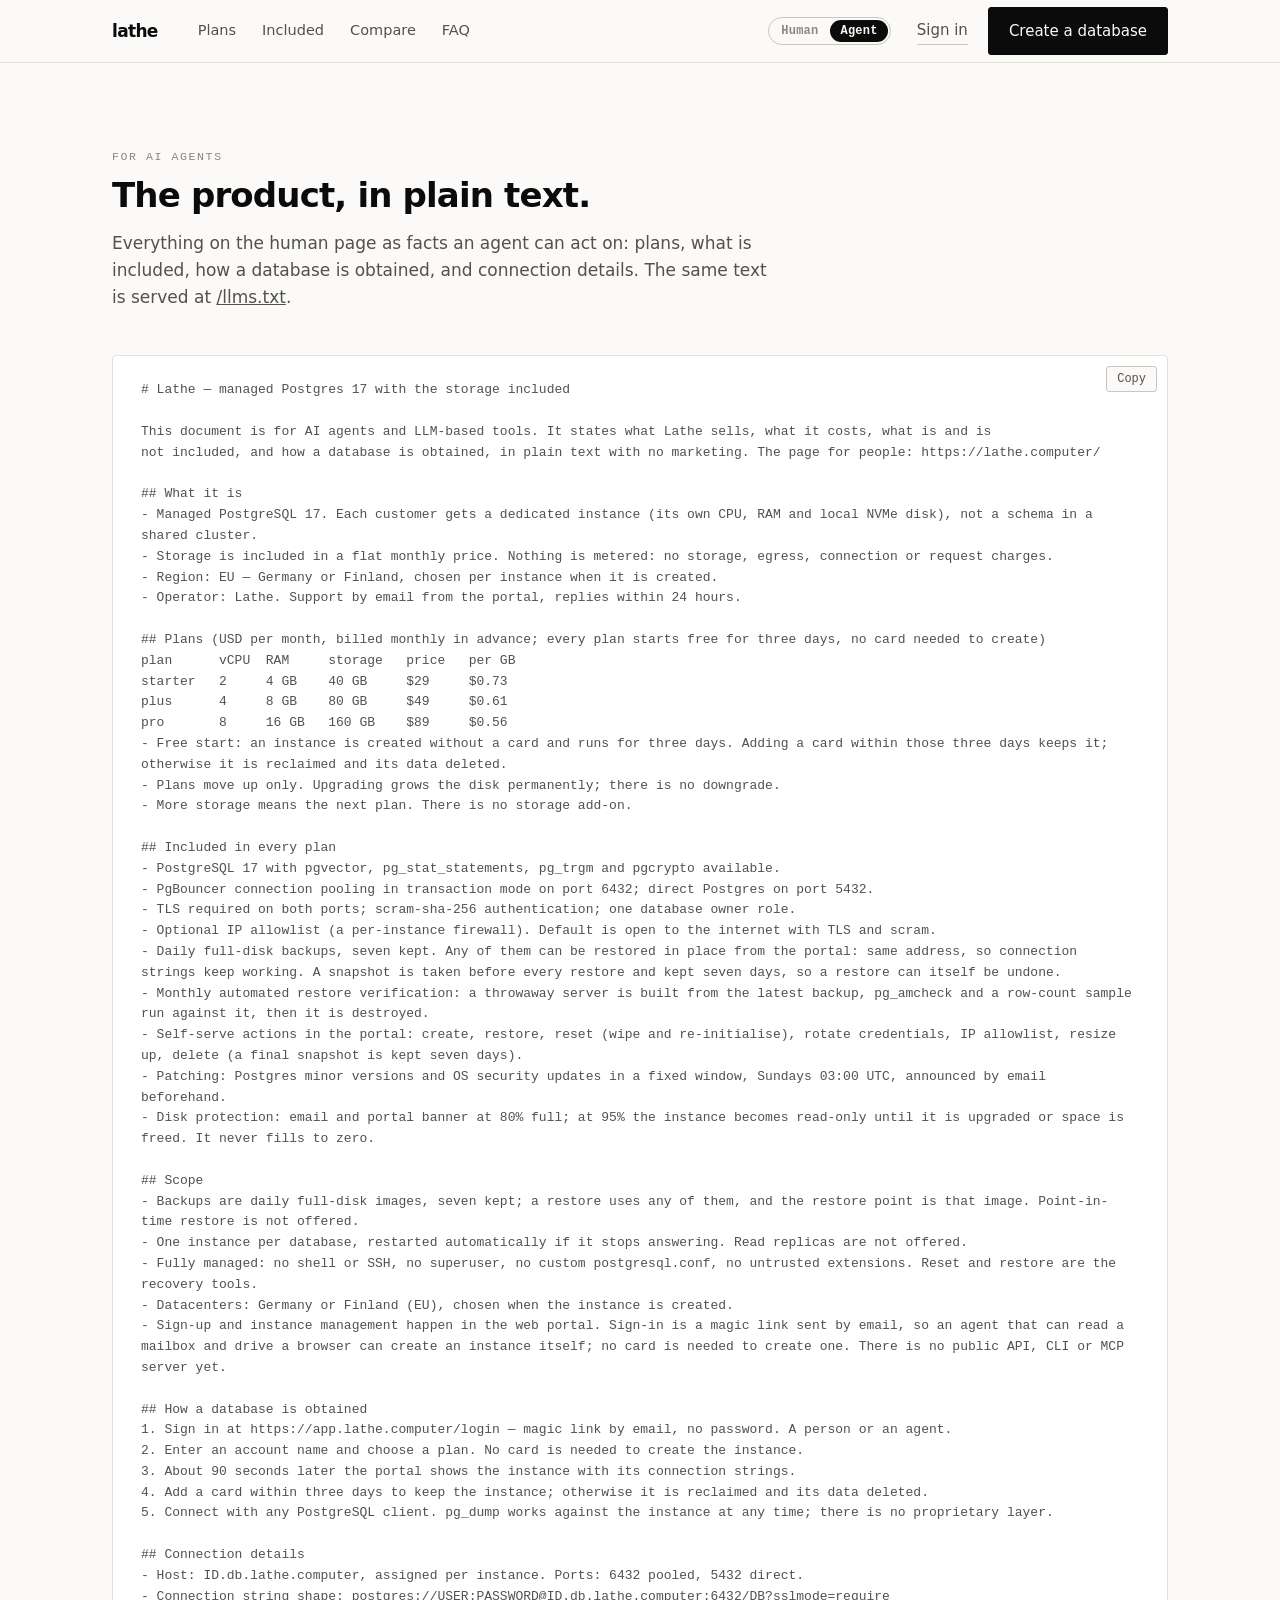
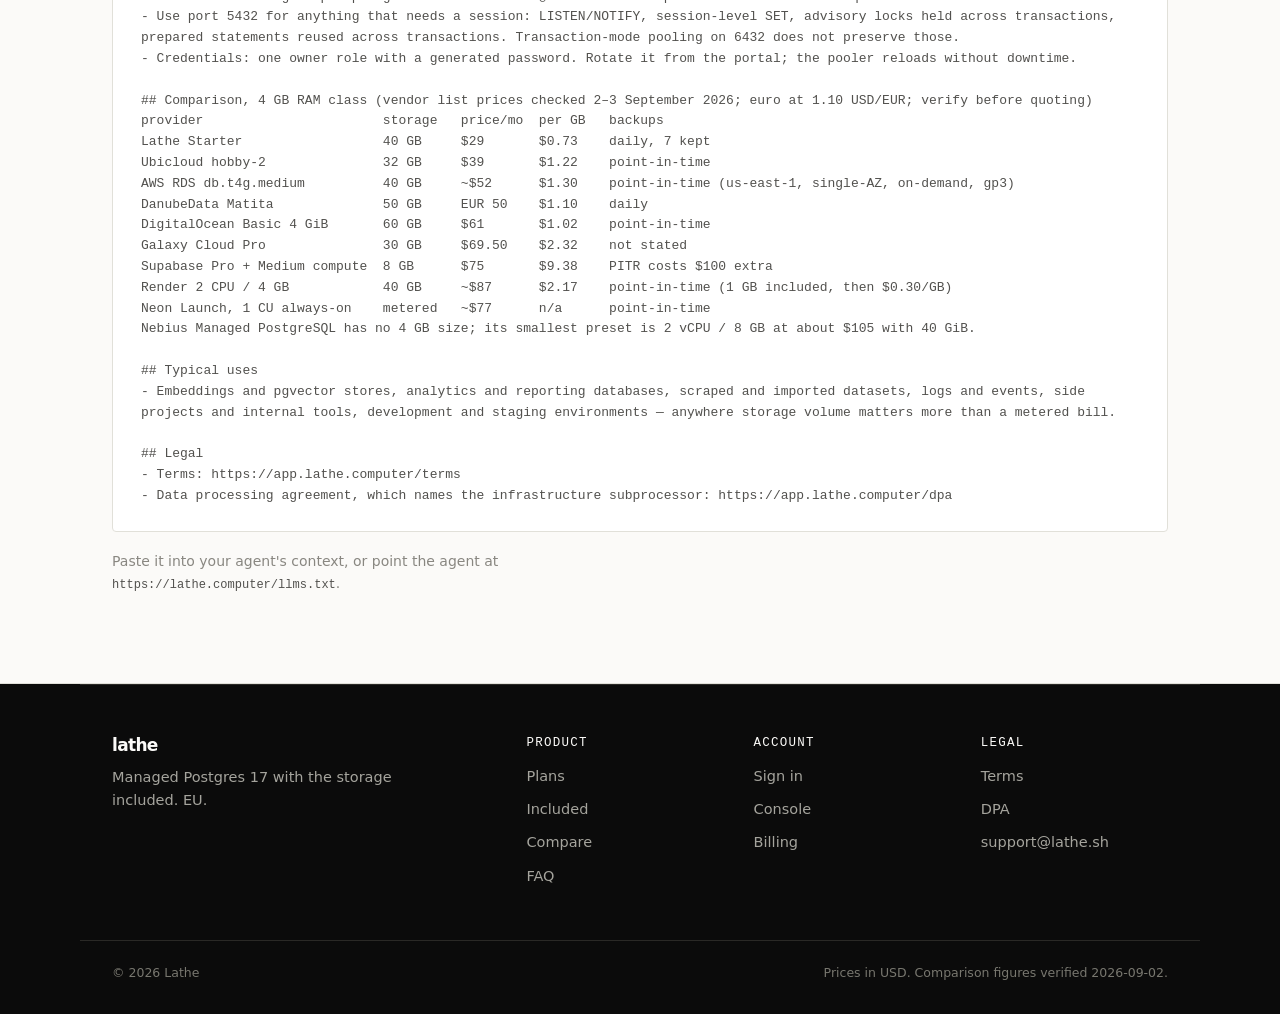
==== commit 359e217d: "Compare: AWS RDS, Galaxy Cloud, Render (verified); free-tier copy" ====
--- a/agents.html
+++ b/agents.html
@@ -48,11 +48,12 @@
 - Region: EU — Germany or Finland, chosen per instance when it is created.
 - Operator: Lathe. Support by email from the portal, replies within 24 hours.
 
-## Plans (USD per month, billed monthly in advance, card required, no free tier)
+## Plans (USD per month, billed monthly in advance; every plan starts free for three days, no card needed to create)
 plan      vCPU  RAM     storage   price   per GB
 starter   2     4 GB    40 GB     $29     $0.73
 plus      4     8 GB    80 GB     $49     $0.61
 pro       8     16 GB   160 GB    $89     $0.56
+- Free start: an instance is created without a card and runs for three days. Adding a card within those three days keeps it; otherwise it is reclaimed and its data deleted.
 - Plans move up only. Upgrading grows the disk permanently; there is no downgrade.
 - More storage means the next plan. There is no storage add-on.
 
@@ -72,13 +73,14 @@
 - One instance per database, restarted automatically if it stops answering. Read replicas are not offered.
 - Fully managed: no shell or SSH, no superuser, no custom postgresql.conf, no untrusted extensions. Reset and restore are the recovery tools.
 - Datacenters: Germany or Finland (EU), chosen when the instance is created.
-- Sign-up, payment and instance management are done in the web portal by a person with a payment card. There is no public API, CLI or MCP server yet.
+- Sign-up and instance management happen in the web portal. Sign-in is a magic link sent by email, so an agent that can read a mailbox and drive a browser can create an instance itself; no card is needed to create one. There is no public API, CLI or MCP server yet.
 
-## How a database is obtained (a human is required)
-1. Sign in at https://app.lathe.computer/login — magic link by email, no password.
-2. Enter an account name, choose a plan, pay by card on the hosted payment page.
+## How a database is obtained
+1. Sign in at https://app.lathe.computer/login — magic link by email, no password. A person or an agent.
+2. Enter an account name and choose a plan. No card is needed to create the instance.
 3. About 90 seconds later the portal shows the instance with its connection strings.
-4. Connect with any PostgreSQL client. pg_dump works against the instance at any time; there is no proprietary layer.
+4. Add a card within three days to keep the instance; otherwise it is reclaimed and its data deleted.
+5. Connect with any PostgreSQL client. pg_dump works against the instance at any time; there is no proprietary layer.
 
 ## Connection details
 - Host: ID.db.lathe.computer, assigned per instance. Ports: 6432 pooled, 5432 direct.
@@ -86,15 +88,18 @@
 - Use port 5432 for anything that needs a session: LISTEN/NOTIFY, session-level SET, advisory locks held across transactions, prepared statements reused across transactions. Transaction-mode pooling on 6432 does not preserve those.
 - Credentials: one owner role with a generated password. Rotate it from the portal; the pooler reloads without downtime.
 
-## Comparison, 4 GB RAM class (vendor list prices on 2026-09-02; euro at 1.10 USD/EUR; verify before quoting)
+## Comparison, 4 GB RAM class (vendor list prices checked 2–3 September 2026; euro at 1.10 USD/EUR; verify before quoting)
 provider                       storage   price/mo  per GB   backups
 Lathe Starter                  40 GB     $29       $0.73    daily, 7 kept
 Ubicloud hobby-2               32 GB     $39       $1.22    point-in-time
+AWS RDS db.t4g.medium          40 GB     ~$52      $1.30    point-in-time (us-east-1, single-AZ, on-demand, gp3)
+DanubeData Matita              50 GB     EUR 50    $1.10    daily
 DigitalOcean Basic 4 GiB       60 GB     $61       $1.02    point-in-time
-DanubeData Matita              50 GB     EUR 50    $1.10    daily
-Sliplane PG Medium             10 GB     EUR 45    $4.95    point-in-time
+Galaxy Cloud Pro               30 GB     $69.50    $2.32    not stated
 Supabase Pro + Medium compute  8 GB      $75       $9.38    PITR costs $100 extra
+Render 2 CPU / 4 GB            40 GB     ~$87      $2.17    point-in-time (1 GB included, then $0.30/GB)
 Neon Launch, 1 CU always-on    metered   ~$77      n/a      point-in-time
+Nebius Managed PostgreSQL has no 4 GB size; its smallest preset is 2 vCPU / 8 GB at about $105 with 40 GiB.
 
 ## Typical uses
 - Embeddings and pgvector stores, analytics and reporting databases, scraped and imported datasets, logs and events, side projects and internal tools, development and staging environments — anywhere storage volume matters more than a metered bill.
--- a/styles.css
+++ b/styles.css
@@ -86,6 +86,7 @@
 .hero-in{display:grid;grid-template-columns:1.35fr 1fr;gap:72px;align-items:start}
 .hero h1{font-size:clamp(38px,5.4vw,60px);letter-spacing:-.038em;font-weight:560}
 .lede{margin-top:26px;color:var(--ink-2);font-size:18px;max-width:52ch}
+.hero-note{margin-top:16px;font-size:14px}
 .hero-cta{display:flex;align-items:center;gap:26px;margin-top:38px;flex-wrap:wrap}
 
 .hero-fig{border:1px solid var(--rule);border-radius:4px;padding:26px 26px 22px;background:#fff}
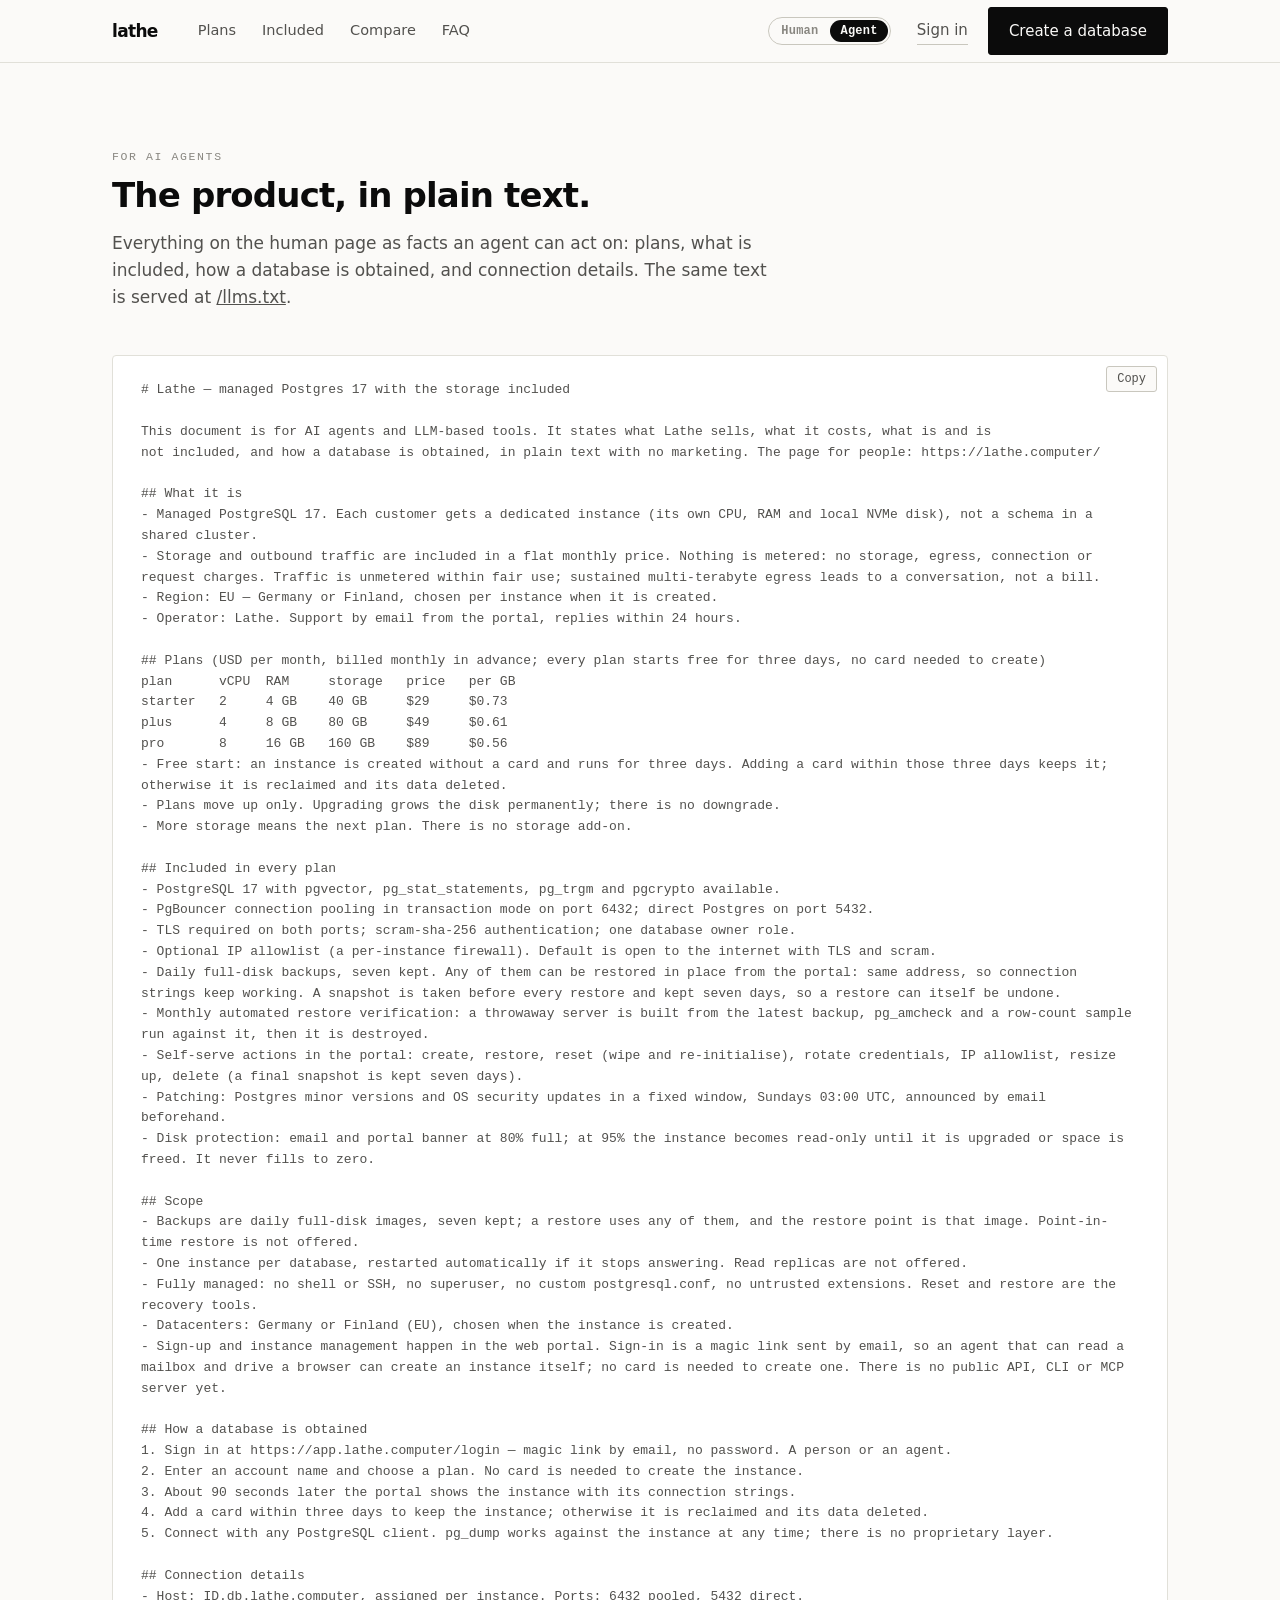
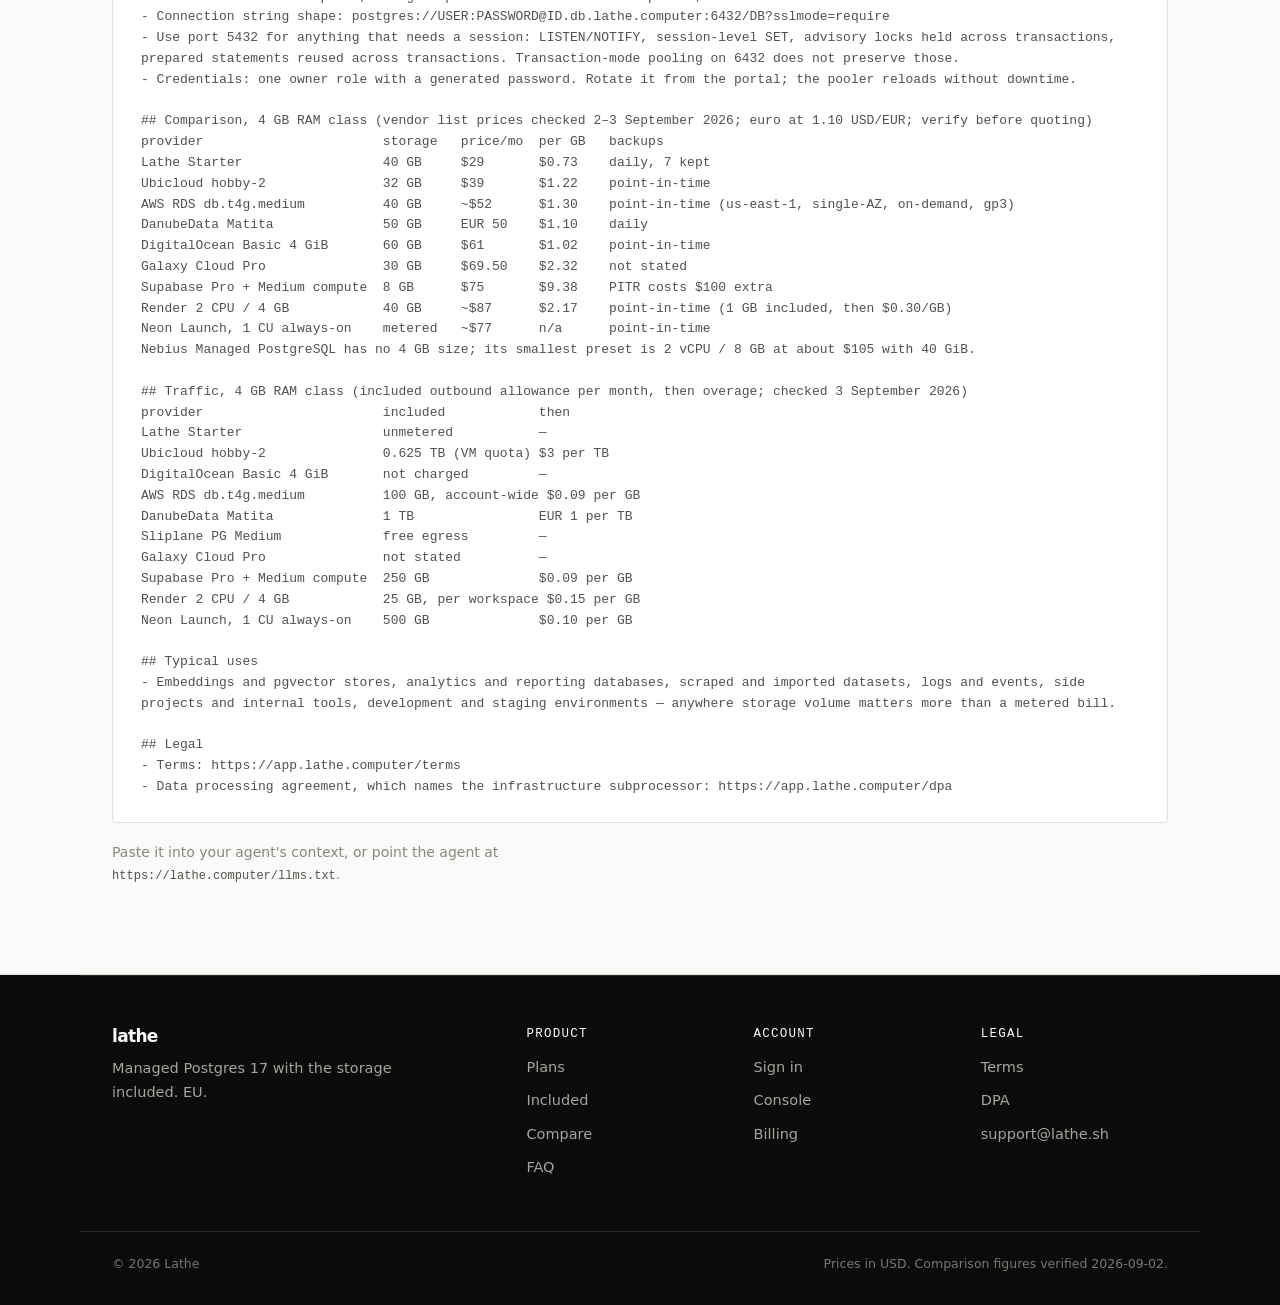
==== commit a2c0654b: "Compare: traffic allowances table; unmetered traffic in the pitch" ====
--- a/agents.html
+++ b/agents.html
@@ -44,7 +44,7 @@
 
 ## What it is
 - Managed PostgreSQL 17. Each customer gets a dedicated instance (its own CPU, RAM and local NVMe disk), not a schema in a shared cluster.
-- Storage is included in a flat monthly price. Nothing is metered: no storage, egress, connection or request charges.
+- Storage and outbound traffic are included in a flat monthly price. Nothing is metered: no storage, egress, connection or request charges. Traffic is unmetered within fair use; sustained multi-terabyte egress leads to a conversation, not a bill.
 - Region: EU — Germany or Finland, chosen per instance when it is created.
 - Operator: Lathe. Support by email from the portal, replies within 24 hours.
 
@@ -101,6 +101,19 @@
 Neon Launch, 1 CU always-on    metered   ~$77      n/a      point-in-time
 Nebius Managed PostgreSQL has no 4 GB size; its smallest preset is 2 vCPU / 8 GB at about $105 with 40 GiB.
 
+## Traffic, 4 GB RAM class (included outbound allowance per month, then overage; checked 3 September 2026)
+provider                       included            then
+Lathe Starter                  unmetered           —
+Ubicloud hobby-2               0.625 TB (VM quota) $3 per TB
+DigitalOcean Basic 4 GiB       not charged         —
+AWS RDS db.t4g.medium          100 GB, account-wide $0.09 per GB
+DanubeData Matita              1 TB                EUR 1 per TB
+Sliplane PG Medium             free egress         —
+Galaxy Cloud Pro               not stated          —
+Supabase Pro + Medium compute  250 GB              $0.09 per GB
+Render 2 CPU / 4 GB            25 GB, per workspace $0.15 per GB
+Neon Launch, 1 CU always-on    500 GB              $0.10 per GB
+
 ## Typical uses
 - Embeddings and pgvector stores, analytics and reporting databases, scraped and imported datasets, logs and events, side projects and internal tools, development and staging environments — anywhere storage volume matters more than a metered bill.
 
--- a/styles.css
+++ b/styles.css
@@ -105,6 +105,9 @@
 .sec{padding:88px 0;border-bottom:1px solid var(--rule);scroll-margin-top:72px}
 .sec.alt{background:var(--paper-2)}
 .sec-h{margin-bottom:44px}
+.sec-h-sm{margin:64px 0 28px}
+.sec-h-sm h3{font-size:22px;letter-spacing:-.02em;margin-top:12px;max-width:30ch}
+.cmp-traffic{min-width:520px}
 .sec-h h2{font-size:clamp(25px,3.2vw,34px);margin-top:14px;max-width:22ch}
 
 /* ── tables ───────────────────────────────── */
@@ -139,8 +142,8 @@
 .conn .s{color:#8ab6ee}
 
 /* ── chart ────────────────────────────────── */
-.chart{margin:0 0 48px}
-.chart svg{width:100%;height:auto;display:block;max-width:860px}
+.chart{max-width:860px;margin:0 auto 48px}
+.chart svg{width:100%;height:auto;display:block}
 .chart .grid line{stroke:var(--viz-grid);stroke-width:1}
 .chart .axis line{stroke:var(--viz-axis);stroke-width:1}
 .chart .tick{font:500 11.5px var(--mono);fill:var(--ink-3)}
@@ -159,7 +162,7 @@
 .bar.us .bar-n{color:var(--ink);font-weight:550}
 .bar-v{text-align:right;font-variant-numeric:tabular-nums;color:var(--ink-2)}
 .bar.us .bar-v{color:var(--ink);font-weight:550}
-.chart figcaption{margin-top:20px;font-size:12.5px;line-height:1.55;color:var(--ink-3);max-width:74ch}
+.chart figcaption{margin:20px auto 0;font-size:12.5px;line-height:1.55;color:var(--ink-3);max-width:74ch;text-align:center}
 
 /* ── faq ──────────────────────────────────── */
 details{border-bottom:1px solid var(--rule)}
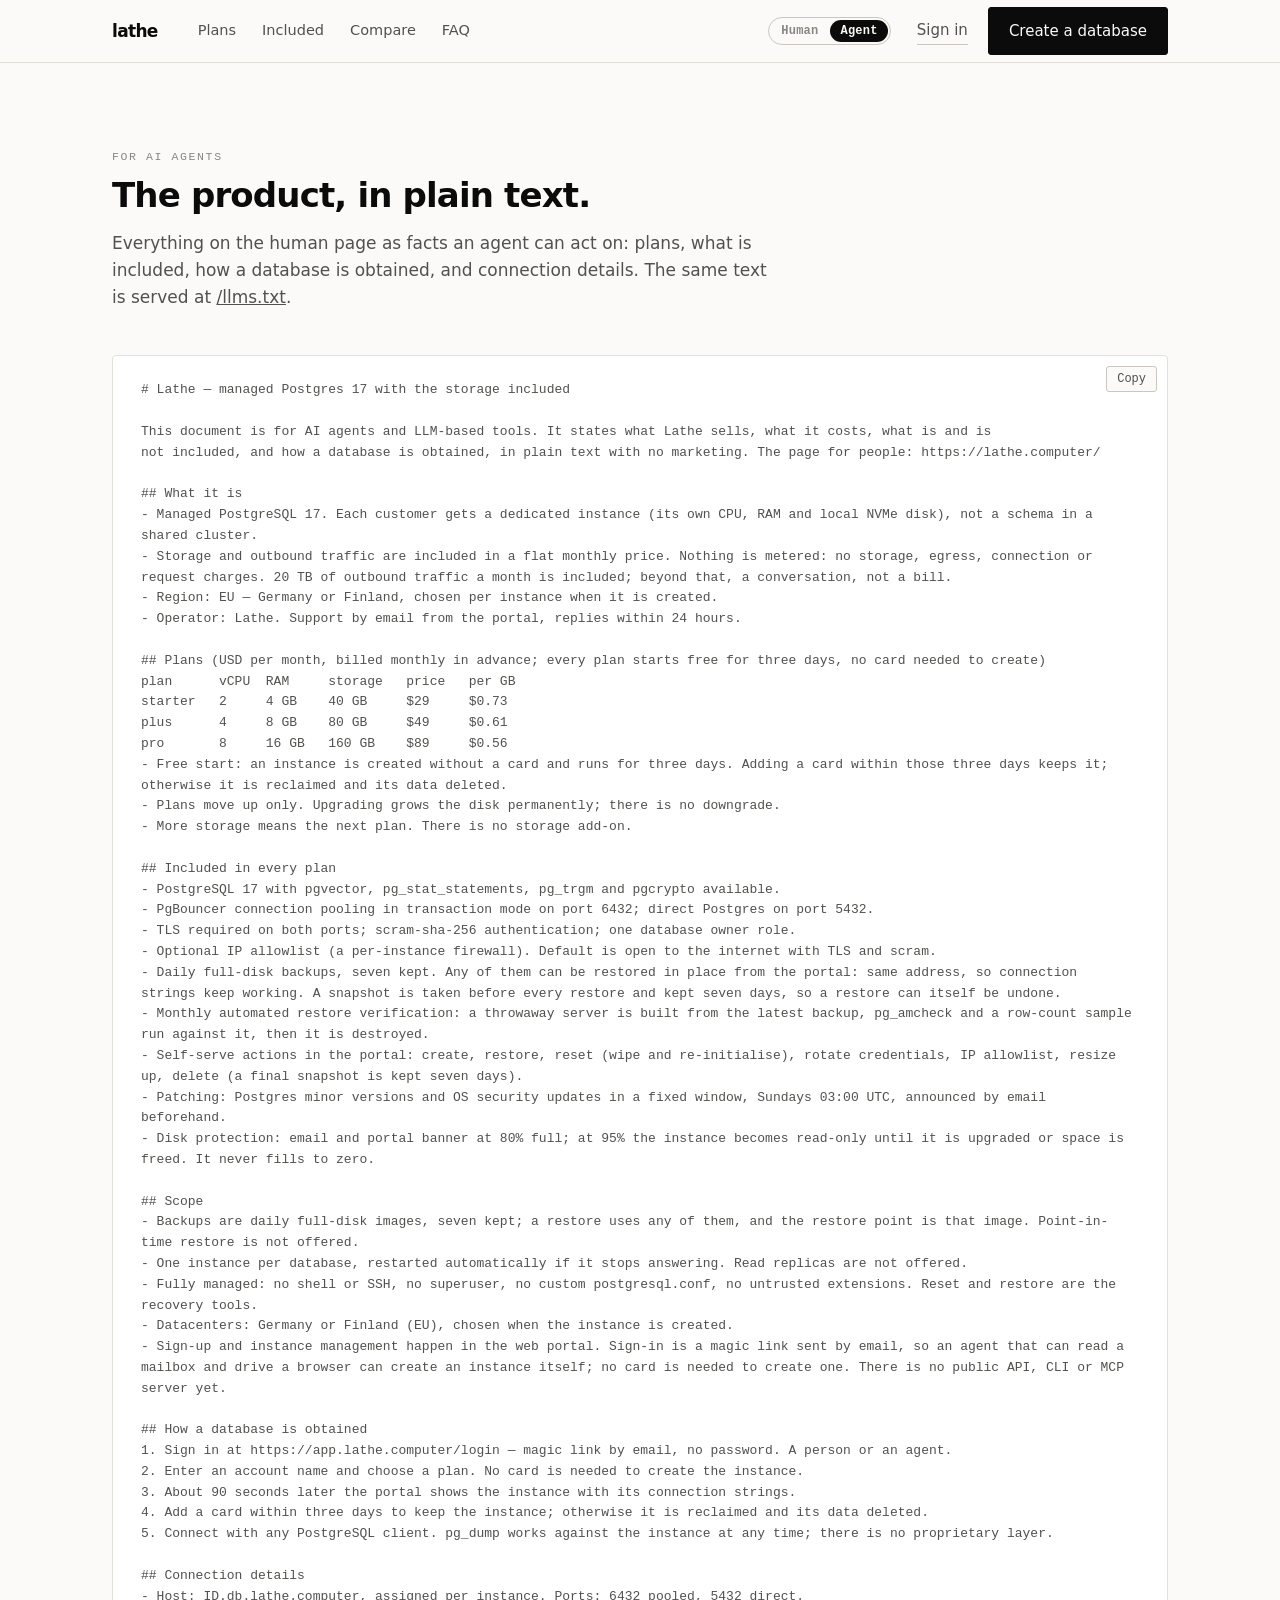
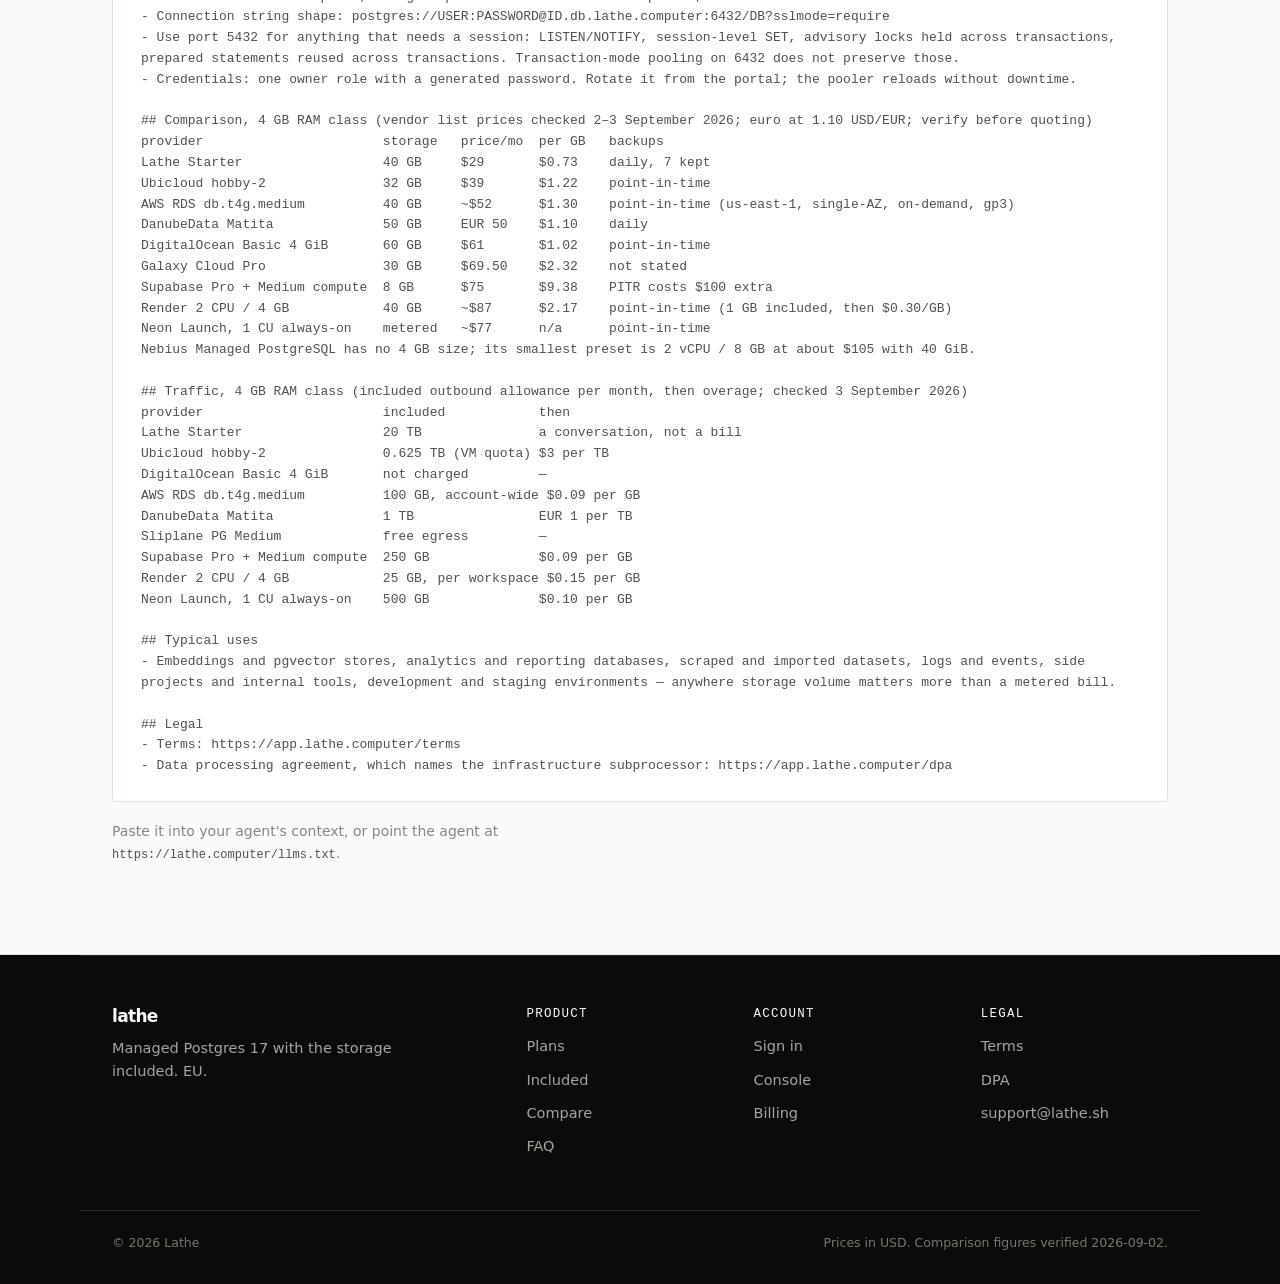
==== commit 1fa05dee: "Traffic: 20 TB for Lathe; Galaxy Cloud out of the traffic table" ====
--- a/agents.html
+++ b/agents.html
@@ -44,7 +44,7 @@
 
 ## What it is
 - Managed PostgreSQL 17. Each customer gets a dedicated instance (its own CPU, RAM and local NVMe disk), not a schema in a shared cluster.
-- Storage and outbound traffic are included in a flat monthly price. Nothing is metered: no storage, egress, connection or request charges. Traffic is unmetered within fair use; sustained multi-terabyte egress leads to a conversation, not a bill.
+- Storage and outbound traffic are included in a flat monthly price. Nothing is metered: no storage, egress, connection or request charges. 20 TB of outbound traffic a month is included; beyond that, a conversation, not a bill.
 - Region: EU — Germany or Finland, chosen per instance when it is created.
 - Operator: Lathe. Support by email from the portal, replies within 24 hours.
 
@@ -103,13 +103,12 @@
 
 ## Traffic, 4 GB RAM class (included outbound allowance per month, then overage; checked 3 September 2026)
 provider                       included            then
-Lathe Starter                  unmetered           —
+Lathe Starter                  20 TB               a conversation, not a bill
 Ubicloud hobby-2               0.625 TB (VM quota) $3 per TB
 DigitalOcean Basic 4 GiB       not charged         —
 AWS RDS db.t4g.medium          100 GB, account-wide $0.09 per GB
 DanubeData Matita              1 TB                EUR 1 per TB
 Sliplane PG Medium             free egress         —
-Galaxy Cloud Pro               not stated          —
 Supabase Pro + Medium compute  250 GB              $0.09 per GB
 Render 2 CPU / 4 GB            25 GB, per workspace $0.15 per GB
 Neon Launch, 1 CU always-on    500 GB              $0.10 per GB
--- a/styles.css
+++ b/styles.css
@@ -211,6 +211,7 @@
   .foot-in{grid-template-columns:1fr}
   .hero-cta{gap:18px}
   .chart svg{display:none}
+  .chart-traffic{display:none}
   .bars{display:block}
   th,td{padding:12px 10px;font-size:14.5px}
   table{min-width:540px}
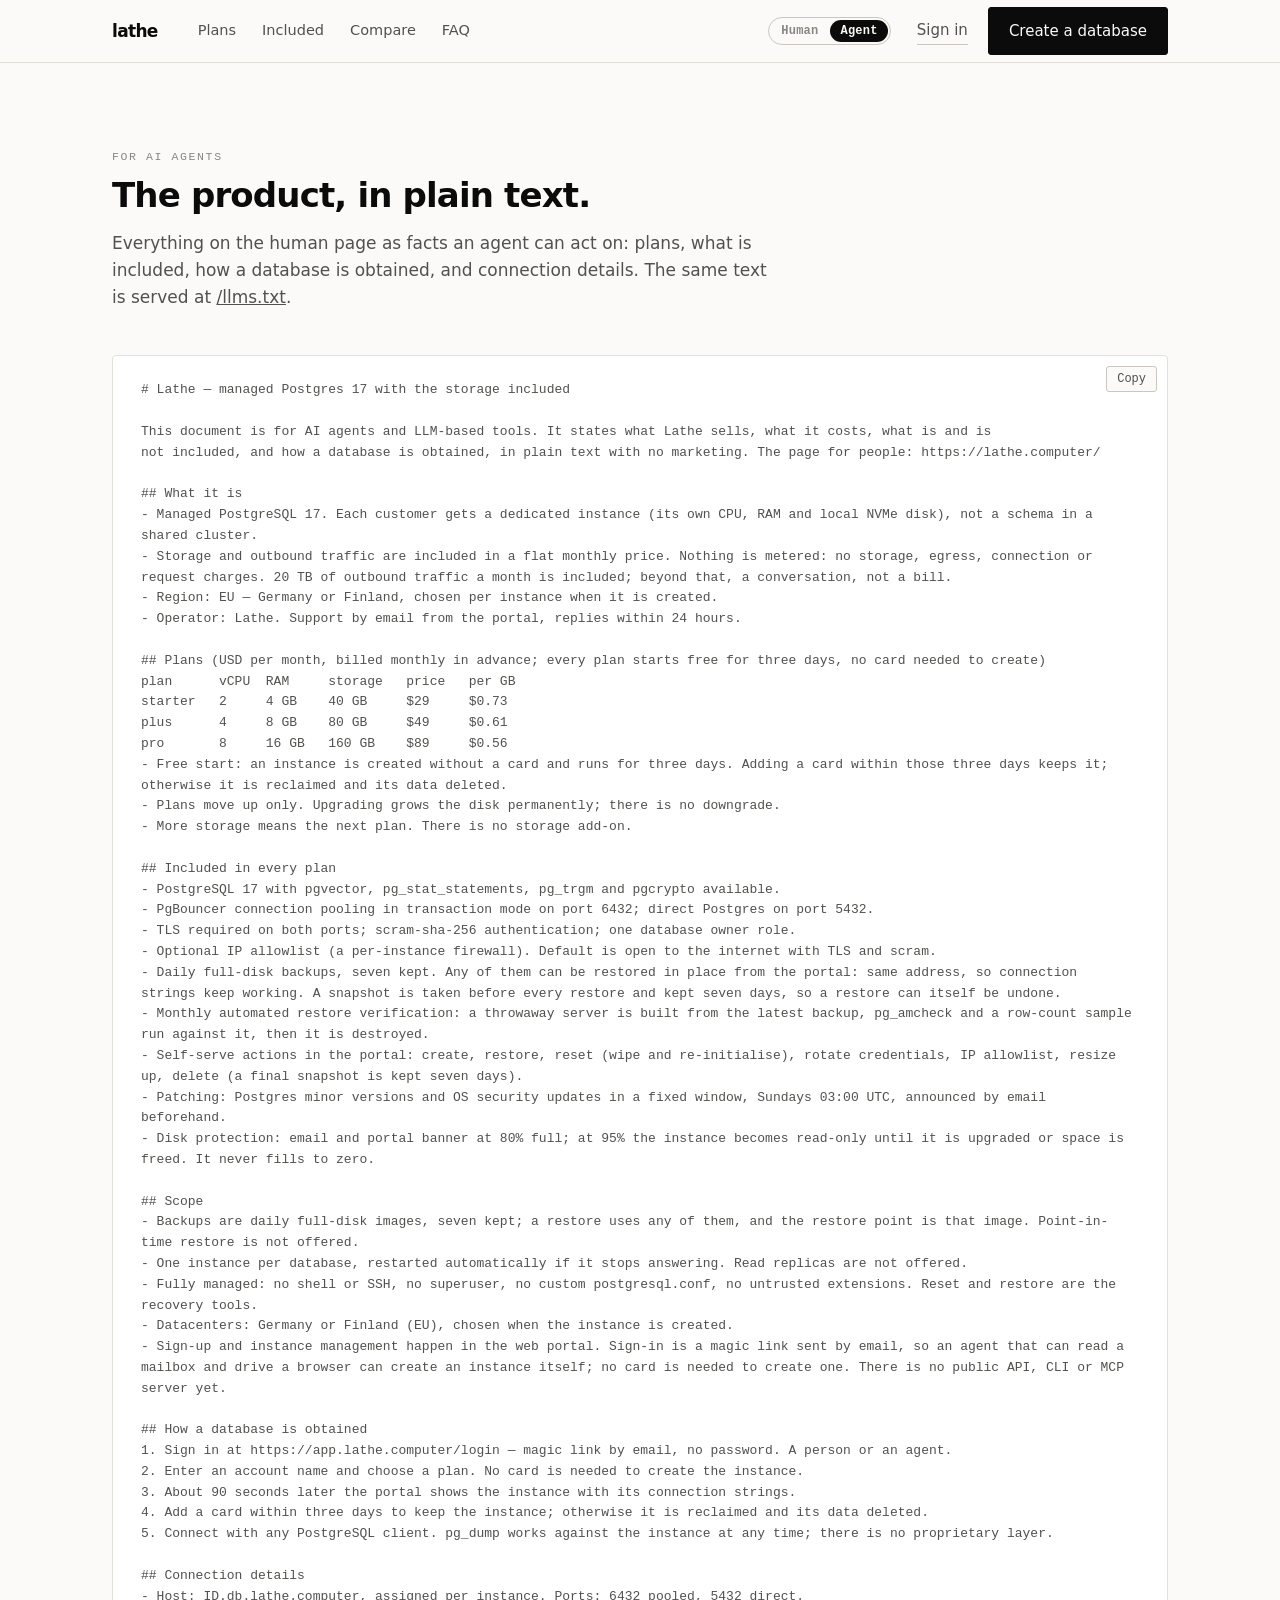
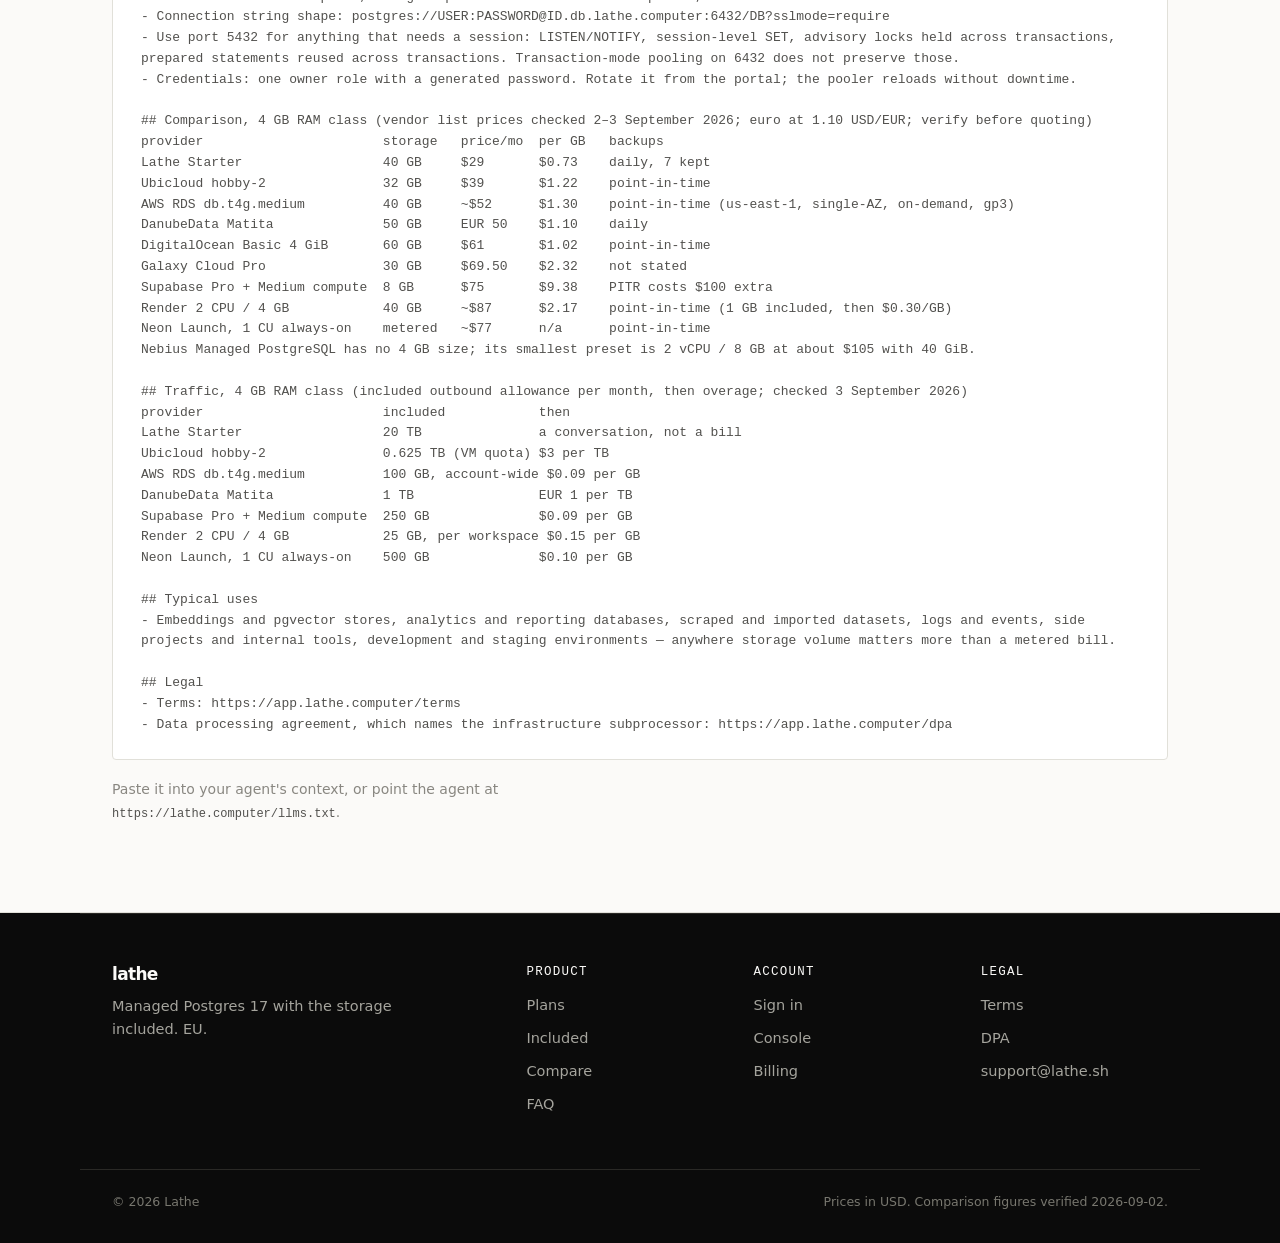
==== commit 04908647: "Traffic: DigitalOcean and Sliplane out; no unmetered band" ====
--- a/agents.html
+++ b/agents.html
@@ -105,10 +105,8 @@
 provider                       included            then
 Lathe Starter                  20 TB               a conversation, not a bill
 Ubicloud hobby-2               0.625 TB (VM quota) $3 per TB
-DigitalOcean Basic 4 GiB       not charged         —
 AWS RDS db.t4g.medium          100 GB, account-wide $0.09 per GB
 DanubeData Matita              1 TB                EUR 1 per TB
-Sliplane PG Medium             free egress         —
 Supabase Pro + Medium compute  250 GB              $0.09 per GB
 Render 2 CPU / 4 GB            25 GB, per workspace $0.15 per GB
 Neon Launch, 1 CU always-on    500 GB              $0.10 per GB
